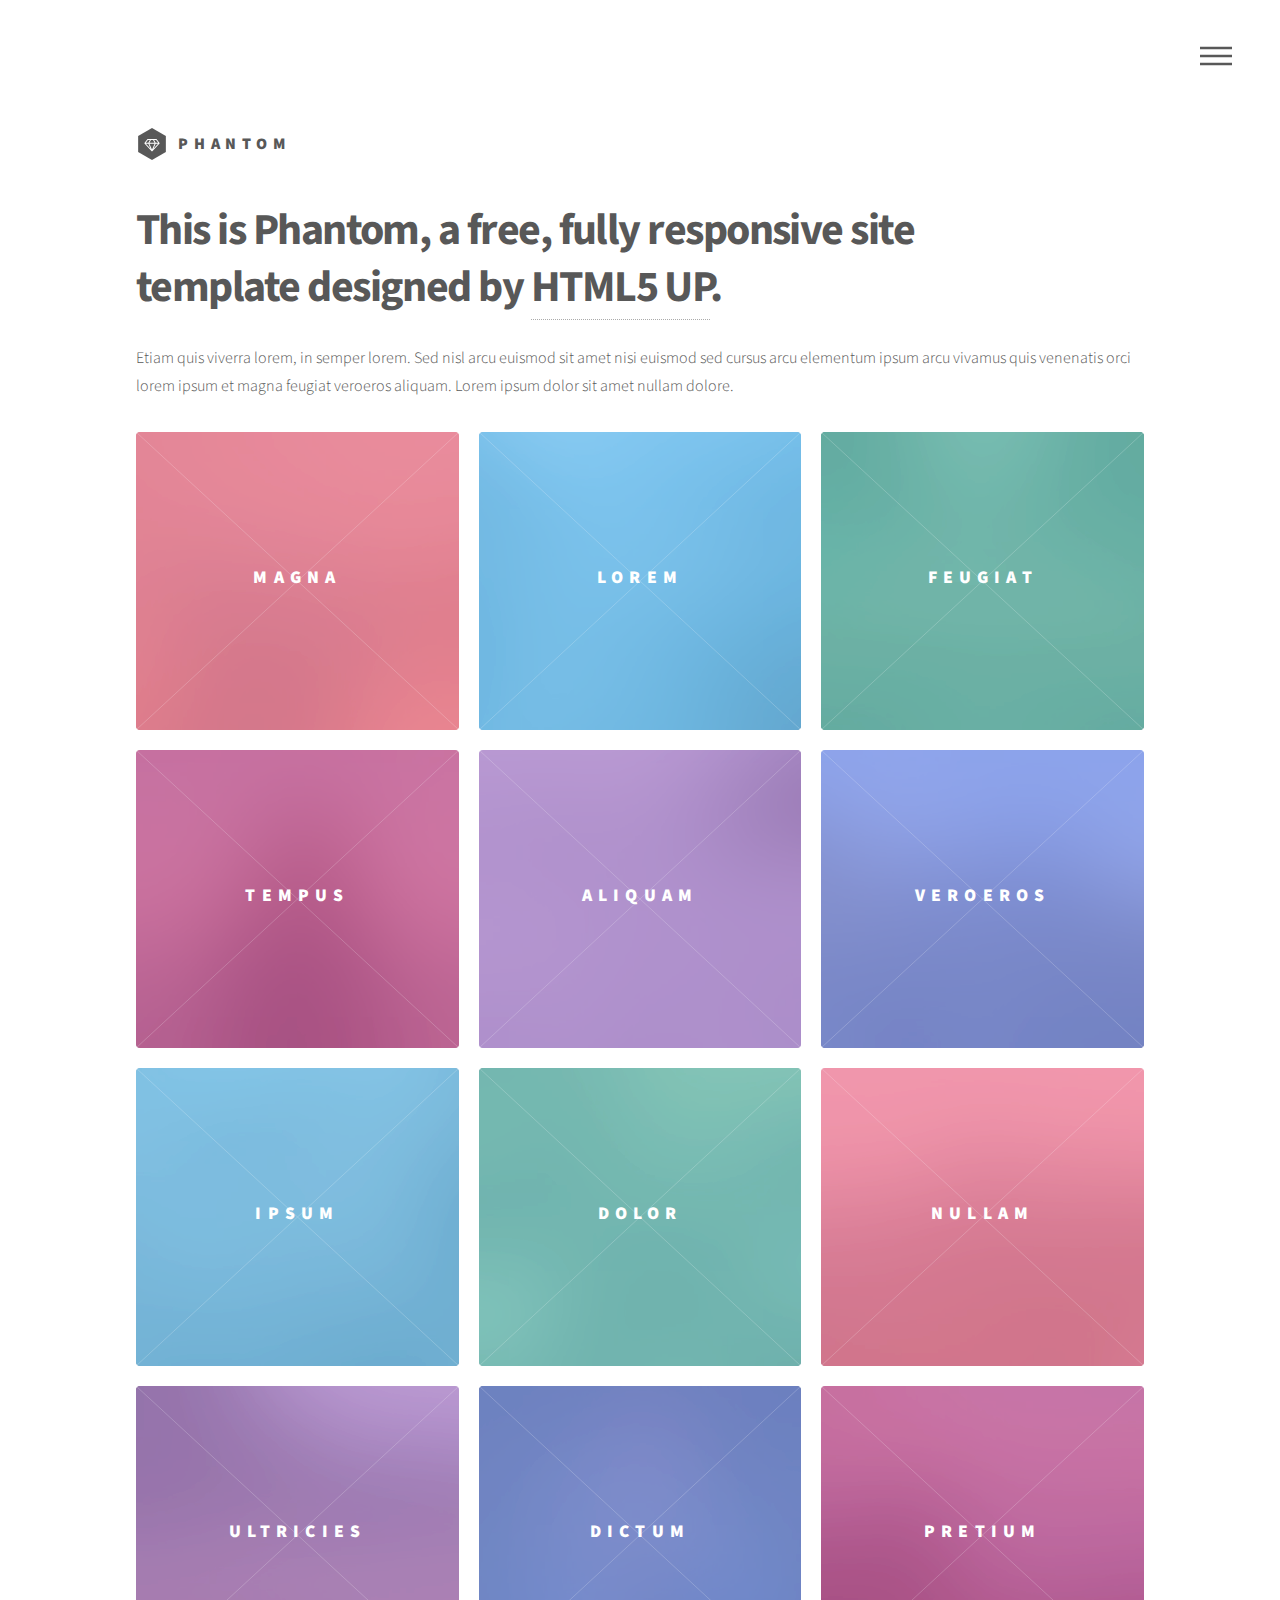
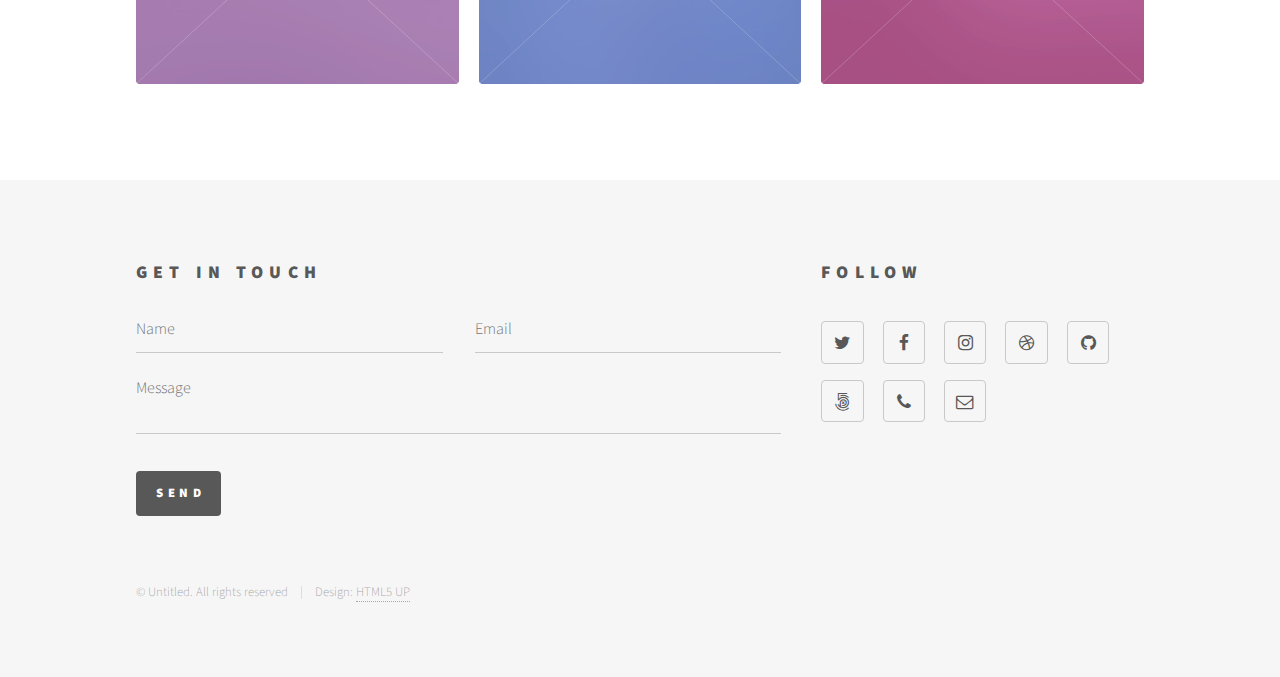
==== html_assets/index.html @ d6e56ff1 "add django" ====
<!DOCTYPE HTML>
<!--
	Phantom by HTML5 UP
	html5up.net | @ajlkn
	Free for personal and commercial use under the CCA 3.0 license (html5up.net/license)
-->
<html>
	<head>
		<title>Phantom by HTML5 UP</title>
		<meta charset="utf-8" />
		<meta name="viewport" content="width=device-width, initial-scale=1" />
		<!--[if lte IE 8]><script src="assets/js/ie/html5shiv.js"></script><![endif]-->
		<link rel="stylesheet" href="assets/css/main.css" />
		<!--[if lte IE 9]><link rel="stylesheet" href="assets/css/ie9.css" /><![endif]-->
		<!--[if lte IE 8]><link rel="stylesheet" href="assets/css/ie8.css" /><![endif]-->
	</head>
	<body>
		<!-- Wrapper -->
			<div id="wrapper">

				<!-- Header -->
					<header id="header">
						<div class="inner">

							<!-- Logo -->
								<a href="index.html" class="logo">
									<span class="symbol"><img src="images/logo.svg" alt="" /></span><span class="title">Phantom</span>
								</a>

							<!-- Nav -->
								<nav>
									<ul>
										<li><a href="#menu">Menu</a></li>
									</ul>
								</nav>

						</div>
					</header>

				<!-- Menu -->
					<nav id="menu">
						<h2>Menu</h2>
						<ul>
							<li><a href="index.html">Home</a></li>
							<li><a href="generic.html">Ipsum veroeros</a></li>
							<li><a href="generic.html">Tempus etiam</a></li>
							<li><a href="generic.html">Consequat dolor</a></li>
							<li><a href="elements.html">Elements</a></li>
						</ul>
					</nav>

				<!-- Main -->
					<div id="main">
						<div class="inner">
							<header>
								<h1>This is Phantom, a free, fully responsive site<br />
								template designed by <a href="http://html5up.net">HTML5 UP</a>.</h1>
								<p>Etiam quis viverra lorem, in semper lorem. Sed nisl arcu euismod sit amet nisi euismod sed cursus arcu elementum ipsum arcu vivamus quis venenatis orci lorem ipsum et magna feugiat veroeros aliquam. Lorem ipsum dolor sit amet nullam dolore.</p>
							</header>
							<section class="tiles">
								<article class="style1">
									<span class="image">
										<img src="images/pic01.jpg" alt="" />
									</span>
									<a href="generic.html">
										<h2>Magna</h2>
										<div class="content">
											<p>Sed nisl arcu euismod sit amet nisi lorem etiam dolor veroeros et feugiat.</p>
										</div>
									</a>
								</article>
								<article class="style2">
									<span class="image">
										<img src="images/pic02.jpg" alt="" />
									</span>
									<a href="generic.html">
										<h2>Lorem</h2>
										<div class="content">
											<p>Sed nisl arcu euismod sit amet nisi lorem etiam dolor veroeros et feugiat.</p>
										</div>
									</a>
								</article>
								<article class="style3">
									<span class="image">
										<img src="images/pic03.jpg" alt="" />
									</span>
									<a href="generic.html">
										<h2>Feugiat</h2>
										<div class="content">
											<p>Sed nisl arcu euismod sit amet nisi lorem etiam dolor veroeros et feugiat.</p>
										</div>
									</a>
								</article>
								<article class="style4">
									<span class="image">
										<img src="images/pic04.jpg" alt="" />
									</span>
									<a href="generic.html">
										<h2>Tempus</h2>
										<div class="content">
											<p>Sed nisl arcu euismod sit amet nisi lorem etiam dolor veroeros et feugiat.</p>
										</div>
									</a>
								</article>
								<article class="style5">
									<span class="image">
										<img src="images/pic05.jpg" alt="" />
									</span>
									<a href="generic.html">
										<h2>Aliquam</h2>
										<div class="content">
											<p>Sed nisl arcu euismod sit amet nisi lorem etiam dolor veroeros et feugiat.</p>
										</div>
									</a>
								</article>
								<article class="style6">
									<span class="image">
										<img src="images/pic06.jpg" alt="" />
									</span>
									<a href="generic.html">
										<h2>Veroeros</h2>
										<div class="content">
											<p>Sed nisl arcu euismod sit amet nisi lorem etiam dolor veroeros et feugiat.</p>
										</div>
									</a>
								</article>
								<article class="style2">
									<span class="image">
										<img src="images/pic07.jpg" alt="" />
									</span>
									<a href="generic.html">
										<h2>Ipsum</h2>
										<div class="content">
											<p>Sed nisl arcu euismod sit amet nisi lorem etiam dolor veroeros et feugiat.</p>
										</div>
									</a>
								</article>
								<article class="style3">
									<span class="image">
										<img src="images/pic08.jpg" alt="" />
									</span>
									<a href="generic.html">
										<h2>Dolor</h2>
										<div class="content">
											<p>Sed nisl arcu euismod sit amet nisi lorem etiam dolor veroeros et feugiat.</p>
										</div>
									</a>
								</article>
								<article class="style1">
									<span class="image">
										<img src="images/pic09.jpg" alt="" />
									</span>
									<a href="generic.html">
										<h2>Nullam</h2>
										<div class="content">
											<p>Sed nisl arcu euismod sit amet nisi lorem etiam dolor veroeros et feugiat.</p>
										</div>
									</a>
								</article>
								<article class="style5">
									<span class="image">
										<img src="images/pic10.jpg" alt="" />
									</span>
									<a href="generic.html">
										<h2>Ultricies</h2>
										<div class="content">
											<p>Sed nisl arcu euismod sit amet nisi lorem etiam dolor veroeros et feugiat.</p>
										</div>
									</a>
								</article>
								<article class="style6">
									<span class="image">
										<img src="images/pic11.jpg" alt="" />
									</span>
									<a href="generic.html">
										<h2>Dictum</h2>
										<div class="content">
											<p>Sed nisl arcu euismod sit amet nisi lorem etiam dolor veroeros et feugiat.</p>
										</div>
									</a>
								</article>
								<article class="style4">
									<span class="image">
										<img src="images/pic12.jpg" alt="" />
									</span>
									<a href="generic.html">
										<h2>Pretium</h2>
										<div class="content">
											<p>Sed nisl arcu euismod sit amet nisi lorem etiam dolor veroeros et feugiat.</p>
										</div>
									</a>
								</article>
							</section>
						</div>
					</div>

				<!-- Footer -->
					<footer id="footer">
						<div class="inner">
							<section>
								<h2>Get in touch</h2>
								<form method="post" action="#">
									<div class="field half first">
										<input type="text" name="name" id="name" placeholder="Name" />
									</div>
									<div class="field half">
										<input type="email" name="email" id="email" placeholder="Email" />
									</div>
									<div class="field">
										<textarea name="message" id="message" placeholder="Message"></textarea>
									</div>
									<ul class="actions">
										<li><input type="submit" value="Send" class="special" /></li>
									</ul>
								</form>
							</section>
							<section>
								<h2>Follow</h2>
								<ul class="icons">
									<li><a href="#" class="icon style2 fa-twitter"><span class="label">Twitter</span></a></li>
									<li><a href="#" class="icon style2 fa-facebook"><span class="label">Facebook</span></a></li>
									<li><a href="#" class="icon style2 fa-instagram"><span class="label">Instagram</span></a></li>
									<li><a href="#" class="icon style2 fa-dribbble"><span class="label">Dribbble</span></a></li>
									<li><a href="#" class="icon style2 fa-github"><span class="label">GitHub</span></a></li>
									<li><a href="#" class="icon style2 fa-500px"><span class="label">500px</span></a></li>
									<li><a href="#" class="icon style2 fa-phone"><span class="label">Phone</span></a></li>
									<li><a href="#" class="icon style2 fa-envelope-o"><span class="label">Email</span></a></li>
								</ul>
							</section>
							<ul class="copyright">
								<li>&copy; Untitled. All rights reserved</li><li>Design: <a href="http://html5up.net">HTML5 UP</a></li>
							</ul>
						</div>
					</footer>

			</div>

		<!-- Scripts -->
			<script src="assets/js/jquery.min.js"></script>
			<script src="assets/js/skel.min.js"></script>
			<script src="assets/js/util.js"></script>
			<!--[if lte IE 8]><script src="assets/js/ie/respond.min.js"></script><![endif]-->
			<script src="assets/js/main.js"></script>

	</body>
</html>
---- html_assets/assets/css/main.css ----
@import url(font-awesome.min.css);
@import url("https://fonts.googleapis.com/css?family=Source+Sans+Pro:300,700,900");

/*
	Phantom by HTML5 UP
	html5up.net | @ajlkn
	Free for personal and commercial use under the CCA 3.0 license (html5up.net/license)
*/

/* Reset */

	html, body, div, span, applet, object, iframe, h1, h2, h3, h4, h5, h6, p, blockquote, pre, a, abbr, acronym, address, big, cite, code, del, dfn, em, img, ins, kbd, q, s, samp, small, strike, strong, sub, sup, tt, var, b, u, i, center, dl, dt, dd, ol, ul, li, fieldset, form, label, legend, table, caption, tbody, tfoot, thead, tr, th, td, article, aside, canvas, details, embed, figure, figcaption, footer, header, hgroup, menu, nav, output, ruby, section, summary, time, mark, audio, video {
		margin: 0;
		padding: 0;
		border: 0;
		font-size: 100%;
		font: inherit;
		vertical-align: baseline;
	}

	article, aside, details, figcaption, figure, footer, header, hgroup, menu, nav, section {
		display: block;
	}

	body {
		line-height: 1;
	}

	ol, ul {
		list-style: none;
	}

	blockquote, q {
		quotes: none;
	}

	blockquote:before, blockquote:after, q:before, q:after {
		content: '';
		content: none;
	}

	table {
		border-collapse: collapse;
		border-spacing: 0;
	}

	body {
		-webkit-text-size-adjust: none;
	}

/* Box Model */

	*, *:before, *:after {
		-moz-box-sizing: border-box;
		-webkit-box-sizing: border-box;
		box-sizing: border-box;
	}

/* Grid */

	.row {
		border-bottom: solid 1px transparent;
		-moz-box-sizing: border-box;
		-webkit-box-sizing: border-box;
		box-sizing: border-box;
	}

	.row > * {
		float: left;
		-moz-box-sizing: border-box;
		-webkit-box-sizing: border-box;
		box-sizing: border-box;
	}

	.row:after, .row:before {
		content: '';
		display: block;
		clear: both;
		height: 0;
	}

	.row.uniform > * > :first-child {
		margin-top: 0;
	}

	.row.uniform > * > :last-child {
		margin-bottom: 0;
	}

	.row.\30 \25 > * {
		padding: 0 0 0 0em;
	}

	.row.\30 \25 {
		margin: 0 0 -1px 0em;
	}

	.row.uniform.\30 \25 > * {
		padding: 0em 0 0 0em;
	}

	.row.uniform.\30 \25 {
		margin: 0em 0 -1px 0em;
	}

	.row > * {
		padding: 0 0 0 2em;
	}

	.row {
		margin: 0 0 -1px -2em;
	}

	.row.uniform > * {
		padding: 2em 0 0 2em;
	}

	.row.uniform {
		margin: -2em 0 -1px -2em;
	}

	.row.\32 00\25 > * {
		padding: 0 0 0 4em;
	}

	.row.\32 00\25 {
		margin: 0 0 -1px -4em;
	}

	.row.uniform.\32 00\25 > * {
		padding: 4em 0 0 4em;
	}

	.row.uniform.\32 00\25 {
		margin: -4em 0 -1px -4em;
	}

	.row.\31 50\25 > * {
		padding: 0 0 0 3em;
	}

	.row.\31 50\25 {
		margin: 0 0 -1px -3em;
	}

	.row.uniform.\31 50\25 > * {
		padding: 3em 0 0 3em;
	}

	.row.uniform.\31 50\25 {
		margin: -3em 0 -1px -3em;
	}

	.row.\35 0\25 > * {
		padding: 0 0 0 1em;
	}

	.row.\35 0\25 {
		margin: 0 0 -1px -1em;
	}

	.row.uniform.\35 0\25 > * {
		padding: 1em 0 0 1em;
	}

	.row.uniform.\35 0\25 {
		margin: -1em 0 -1px -1em;
	}

	.row.\32 5\25 > * {
		padding: 0 0 0 0.5em;
	}

	.row.\32 5\25 {
		margin: 0 0 -1px -0.5em;
	}

	.row.uniform.\32 5\25 > * {
		padding: 0.5em 0 0 0.5em;
	}

	.row.uniform.\32 5\25 {
		margin: -0.5em 0 -1px -0.5em;
	}

	.\31 2u, .\31 2u\24 {
		width: 100%;
		clear: none;
		margin-left: 0;
	}

	.\31 1u, .\31 1u\24 {
		width: 91.6666666667%;
		clear: none;
		margin-left: 0;
	}

	.\31 0u, .\31 0u\24 {
		width: 83.3333333333%;
		clear: none;
		margin-left: 0;
	}

	.\39 u, .\39 u\24 {
		width: 75%;
		clear: none;
		margin-left: 0;
	}

	.\38 u, .\38 u\24 {
		width: 66.6666666667%;
		clear: none;
		margin-left: 0;
	}

	.\37 u, .\37 u\24 {
		width: 58.3333333333%;
		clear: none;
		margin-left: 0;
	}

	.\36 u, .\36 u\24 {
		width: 50%;
		clear: none;
		margin-left: 0;
	}

	.\35 u, .\35 u\24 {
		width: 41.6666666667%;
		clear: none;
		margin-left: 0;
	}

	.\34 u, .\34 u\24 {
		width: 33.3333333333%;
		clear: none;
		margin-left: 0;
	}

	.\33 u, .\33 u\24 {
		width: 25%;
		clear: none;
		margin-left: 0;
	}

	.\32 u, .\32 u\24 {
		width: 16.6666666667%;
		clear: none;
		margin-left: 0;
	}

	.\31 u, .\31 u\24 {
		width: 8.3333333333%;
		clear: none;
		margin-left: 0;
	}

	.\31 2u\24 + *,
	.\31 1u\24 + *,
	.\31 0u\24 + *,
	.\39 u\24 + *,
	.\38 u\24 + *,
	.\37 u\24 + *,
	.\36 u\24 + *,
	.\35 u\24 + *,
	.\34 u\24 + *,
	.\33 u\24 + *,
	.\32 u\24 + *,
	.\31 u\24 + * {
		clear: left;
	}

	.\-11u {
		margin-left: 91.66667%;
	}

	.\-10u {
		margin-left: 83.33333%;
	}

	.\-9u {
		margin-left: 75%;
	}

	.\-8u {
		margin-left: 66.66667%;
	}

	.\-7u {
		margin-left: 58.33333%;
	}

	.\-6u {
		margin-left: 50%;
	}

	.\-5u {
		margin-left: 41.66667%;
	}

	.\-4u {
		margin-left: 33.33333%;
	}

	.\-3u {
		margin-left: 25%;
	}

	.\-2u {
		margin-left: 16.66667%;
	}

	.\-1u {
		margin-left: 8.33333%;
	}

	@media screen and (max-width: 1680px) {

		.row > * {
			padding: 0 0 0 2em;
		}

		.row {
			margin: 0 0 -1px -2em;
		}

		.row.uniform > * {
			padding: 2em 0 0 2em;
		}

		.row.uniform {
			margin: -2em 0 -1px -2em;
		}

		.row.\32 00\25 > * {
			padding: 0 0 0 4em;
		}

		.row.\32 00\25 {
			margin: 0 0 -1px -4em;
		}

		.row.uniform.\32 00\25 > * {
			padding: 4em 0 0 4em;
		}

		.row.uniform.\32 00\25 {
			margin: -4em 0 -1px -4em;
		}

		.row.\31 50\25 > * {
			padding: 0 0 0 3em;
		}

		.row.\31 50\25 {
			margin: 0 0 -1px -3em;
		}

		.row.uniform.\31 50\25 > * {
			padding: 3em 0 0 3em;
		}

		.row.uniform.\31 50\25 {
			margin: -3em 0 -1px -3em;
		}

		.row.\35 0\25 > * {
			padding: 0 0 0 1em;
		}

		.row.\35 0\25 {
			margin: 0 0 -1px -1em;
		}

		.row.uniform.\35 0\25 > * {
			padding: 1em 0 0 1em;
		}

		.row.uniform.\35 0\25 {
			margin: -1em 0 -1px -1em;
		}

		.row.\32 5\25 > * {
			padding: 0 0 0 0.5em;
		}

		.row.\32 5\25 {
			margin: 0 0 -1px -0.5em;
		}

		.row.uniform.\32 5\25 > * {
			padding: 0.5em 0 0 0.5em;
		}

		.row.uniform.\32 5\25 {
			margin: -0.5em 0 -1px -0.5em;
		}

		.\31 2u\28xlarge\29, .\31 2u\24\28xlarge\29 {
			width: 100%;
			clear: none;
			margin-left: 0;
		}

		.\31 1u\28xlarge\29, .\31 1u\24\28xlarge\29 {
			width: 91.6666666667%;
			clear: none;
			margin-left: 0;
		}

		.\31 0u\28xlarge\29, .\31 0u\24\28xlarge\29 {
			width: 83.3333333333%;
			clear: none;
			margin-left: 0;
		}

		.\39 u\28xlarge\29, .\39 u\24\28xlarge\29 {
			width: 75%;
			clear: none;
			margin-left: 0;
		}

		.\38 u\28xlarge\29, .\38 u\24\28xlarge\29 {
			width: 66.6666666667%;
			clear: none;
			margin-left: 0;
		}

		.\37 u\28xlarge\29, .\37 u\24\28xlarge\29 {
			width: 58.3333333333%;
			clear: none;
			margin-left: 0;
		}

		.\36 u\28xlarge\29, .\36 u\24\28xlarge\29 {
			width: 50%;
			clear: none;
			margin-left: 0;
		}

		.\35 u\28xlarge\29, .\35 u\24\28xlarge\29 {
			width: 41.6666666667%;
			clear: none;
			margin-left: 0;
		}

		.\34 u\28xlarge\29, .\34 u\24\28xlarge\29 {
			width: 33.3333333333%;
			clear: none;
			margin-left: 0;
		}

		.\33 u\28xlarge\29, .\33 u\24\28xlarge\29 {
			width: 25%;
			clear: none;
			margin-left: 0;
		}

		.\32 u\28xlarge\29, .\32 u\24\28xlarge\29 {
			width: 16.6666666667%;
			clear: none;
			margin-left: 0;
		}

		.\31 u\28xlarge\29, .\31 u\24\28xlarge\29 {
			width: 8.3333333333%;
			clear: none;
			margin-left: 0;
		}

		.\31 2u\24\28xlarge\29 + *,
		.\31 1u\24\28xlarge\29 + *,
		.\31 0u\24\28xlarge\29 + *,
		.\39 u\24\28xlarge\29 + *,
		.\38 u\24\28xlarge\29 + *,
		.\37 u\24\28xlarge\29 + *,
		.\36 u\24\28xlarge\29 + *,
		.\35 u\24\28xlarge\29 + *,
		.\34 u\24\28xlarge\29 + *,
		.\33 u\24\28xlarge\29 + *,
		.\32 u\24\28xlarge\29 + *,
		.\31 u\24\28xlarge\29 + * {
			clear: left;
		}

		.\-11u\28xlarge\29 {
			margin-left: 91.66667%;
		}

		.\-10u\28xlarge\29 {
			margin-left: 83.33333%;
		}

		.\-9u\28xlarge\29 {
			margin-left: 75%;
		}

		.\-8u\28xlarge\29 {
			margin-left: 66.66667%;
		}

		.\-7u\28xlarge\29 {
			margin-left: 58.33333%;
		}

		.\-6u\28xlarge\29 {
			margin-left: 50%;
		}

		.\-5u\28xlarge\29 {
			margin-left: 41.66667%;
		}

		.\-4u\28xlarge\29 {
			margin-left: 33.33333%;
		}

		.\-3u\28xlarge\29 {
			margin-left: 25%;
		}

		.\-2u\28xlarge\29 {
			margin-left: 16.66667%;
		}

		.\-1u\28xlarge\29 {
			margin-left: 8.33333%;
		}

	}

	@media screen and (max-width: 1280px) {

		.row > * {
			padding: 0 0 0 2em;
		}

		.row {
			margin: 0 0 -1px -2em;
		}

		.row.uniform > * {
			padding: 2em 0 0 2em;
		}

		.row.uniform {
			margin: -2em 0 -1px -2em;
		}

		.row.\32 00\25 > * {
			padding: 0 0 0 4em;
		}

		.row.\32 00\25 {
			margin: 0 0 -1px -4em;
		}

		.row.uniform.\32 00\25 > * {
			padding: 4em 0 0 4em;
		}

		.row.uniform.\32 00\25 {
			margin: -4em 0 -1px -4em;
		}

		.row.\31 50\25 > * {
			padding: 0 0 0 3em;
		}

		.row.\31 50\25 {
			margin: 0 0 -1px -3em;
		}

		.row.uniform.\31 50\25 > * {
			padding: 3em 0 0 3em;
		}

		.row.uniform.\31 50\25 {
			margin: -3em 0 -1px -3em;
		}

		.row.\35 0\25 > * {
			padding: 0 0 0 1em;
		}

		.row.\35 0\25 {
			margin: 0 0 -1px -1em;
		}

		.row.uniform.\35 0\25 > * {
			padding: 1em 0 0 1em;
		}

		.row.uniform.\35 0\25 {
			margin: -1em 0 -1px -1em;
		}

		.row.\32 5\25 > * {
			padding: 0 0 0 0.5em;
		}

		.row.\32 5\25 {
			margin: 0 0 -1px -0.5em;
		}

		.row.uniform.\32 5\25 > * {
			padding: 0.5em 0 0 0.5em;
		}

		.row.uniform.\32 5\25 {
			margin: -0.5em 0 -1px -0.5em;
		}

		.\31 2u\28large\29, .\31 2u\24\28large\29 {
			width: 100%;
			clear: none;
			margin-left: 0;
		}

		.\31 1u\28large\29, .\31 1u\24\28large\29 {
			width: 91.6666666667%;
			clear: none;
			margin-left: 0;
		}

		.\31 0u\28large\29, .\31 0u\24\28large\29 {
			width: 83.3333333333%;
			clear: none;
			margin-left: 0;
		}

		.\39 u\28large\29, .\39 u\24\28large\29 {
			width: 75%;
			clear: none;
			margin-left: 0;
		}

		.\38 u\28large\29, .\38 u\24\28large\29 {
			width: 66.6666666667%;
			clear: none;
			margin-left: 0;
		}

		.\37 u\28large\29, .\37 u\24\28large\29 {
			width: 58.3333333333%;
			clear: none;
			margin-left: 0;
		}

		.\36 u\28large\29, .\36 u\24\28large\29 {
			width: 50%;
			clear: none;
			margin-left: 0;
		}

		.\35 u\28large\29, .\35 u\24\28large\29 {
			width: 41.6666666667%;
			clear: none;
			margin-left: 0;
		}

		.\34 u\28large\29, .\34 u\24\28large\29 {
			width: 33.3333333333%;
			clear: none;
			margin-left: 0;
		}

		.\33 u\28large\29, .\33 u\24\28large\29 {
			width: 25%;
			clear: none;
			margin-left: 0;
		}

		.\32 u\28large\29, .\32 u\24\28large\29 {
			width: 16.6666666667%;
			clear: none;
			margin-left: 0;
		}

		.\31 u\28large\29, .\31 u\24\28large\29 {
			width: 8.3333333333%;
			clear: none;
			margin-left: 0;
		}

		.\31 2u\24\28large\29 + *,
		.\31 1u\24\28large\29 + *,
		.\31 0u\24\28large\29 + *,
		.\39 u\24\28large\29 + *,
		.\38 u\24\28large\29 + *,
		.\37 u\24\28large\29 + *,
		.\36 u\24\28large\29 + *,
		.\35 u\24\28large\29 + *,
		.\34 u\24\28large\29 + *,
		.\33 u\24\28large\29 + *,
		.\32 u\24\28large\29 + *,
		.\31 u\24\28large\29 + * {
			clear: left;
		}

		.\-11u\28large\29 {
			margin-left: 91.66667%;
		}

		.\-10u\28large\29 {
			margin-left: 83.33333%;
		}

		.\-9u\28large\29 {
			margin-left: 75%;
		}

		.\-8u\28large\29 {
			margin-left: 66.66667%;
		}

		.\-7u\28large\29 {
			margin-left: 58.33333%;
		}

		.\-6u\28large\29 {
			margin-left: 50%;
		}

		.\-5u\28large\29 {
			margin-left: 41.66667%;
		}

		.\-4u\28large\29 {
			margin-left: 33.33333%;
		}

		.\-3u\28large\29 {
			margin-left: 25%;
		}

		.\-2u\28large\29 {
			margin-left: 16.66667%;
		}

		.\-1u\28large\29 {
			margin-left: 8.33333%;
		}

	}

	@media screen and (max-width: 980px) {

		.row > * {
			padding: 0 0 0 1.5em;
		}

		.row {
			margin: 0 0 -1px -1.5em;
		}

		.row.uniform > * {
			padding: 1.5em 0 0 1.5em;
		}

		.row.uniform {
			margin: -1.5em 0 -1px -1.5em;
		}

		.row.\32 00\25 > * {
			padding: 0 0 0 3em;
		}

		.row.\32 00\25 {
			margin: 0 0 -1px -3em;
		}

		.row.uniform.\32 00\25 > * {
			padding: 3em 0 0 3em;
		}

		.row.uniform.\32 00\25 {
			margin: -3em 0 -1px -3em;
		}

		.row.\31 50\25 > * {
			padding: 0 0 0 2.25em;
		}

		.row.\31 50\25 {
			margin: 0 0 -1px -2.25em;
		}

		.row.uniform.\31 50\25 > * {
			padding: 2.25em 0 0 2.25em;
		}

		.row.uniform.\31 50\25 {
			margin: -2.25em 0 -1px -2.25em;
		}

		.row.\35 0\25 > * {
			padding: 0 0 0 0.75em;
		}

		.row.\35 0\25 {
			margin: 0 0 -1px -0.75em;
		}

		.row.uniform.\35 0\25 > * {
			padding: 0.75em 0 0 0.75em;
		}

		.row.uniform.\35 0\25 {
			margin: -0.75em 0 -1px -0.75em;
		}

		.row.\32 5\25 > * {
			padding: 0 0 0 0.375em;
		}

		.row.\32 5\25 {
			margin: 0 0 -1px -0.375em;
		}

		.row.uniform.\32 5\25 > * {
			padding: 0.375em 0 0 0.375em;
		}

		.row.uniform.\32 5\25 {
			margin: -0.375em 0 -1px -0.375em;
		}

		.\31 2u\28medium\29, .\31 2u\24\28medium\29 {
			width: 100%;
			clear: none;
			margin-left: 0;
		}

		.\31 1u\28medium\29, .\31 1u\24\28medium\29 {
			width: 91.6666666667%;
			clear: none;
			margin-left: 0;
		}

		.\31 0u\28medium\29, .\31 0u\24\28medium\29 {
			width: 83.3333333333%;
			clear: none;
			margin-left: 0;
		}

		.\39 u\28medium\29, .\39 u\24\28medium\29 {
			width: 75%;
			clear: none;
			margin-left: 0;
		}

		.\38 u\28medium\29, .\38 u\24\28medium\29 {
			width: 66.6666666667%;
			clear: none;
			margin-left: 0;
		}

		.\37 u\28medium\29, .\37 u\24\28medium\29 {
			width: 58.3333333333%;
			clear: none;
			margin-left: 0;
		}

		.\36 u\28medium\29, .\36 u\24\28medium\29 {
			width: 50%;
			clear: none;
			margin-left: 0;
		}

		.\35 u\28medium\29, .\35 u\24\28medium\29 {
			width: 41.6666666667%;
			clear: none;
			margin-left: 0;
		}

		.\34 u\28medium\29, .\34 u\24\28medium\29 {
			width: 33.3333333333%;
			clear: none;
			margin-left: 0;
		}

		.\33 u\28medium\29, .\33 u\24\28medium\29 {
			width: 25%;
			clear: none;
			margin-left: 0;
		}

		.\32 u\28medium\29, .\32 u\24\28medium\29 {
			width: 16.6666666667%;
			clear: none;
			margin-left: 0;
		}

		.\31 u\28medium\29, .\31 u\24\28medium\29 {
			width: 8.3333333333%;
			clear: none;
			margin-left: 0;
		}

		.\31 2u\24\28medium\29 + *,
		.\31 1u\24\28medium\29 + *,
		.\31 0u\24\28medium\29 + *,
		.\39 u\24\28medium\29 + *,
		.\38 u\24\28medium\29 + *,
		.\37 u\24\28medium\29 + *,
		.\36 u\24\28medium\29 + *,
		.\35 u\24\28medium\29 + *,
		.\34 u\24\28medium\29 + *,
		.\33 u\24\28medium\29 + *,
		.\32 u\24\28medium\29 + *,
		.\31 u\24\28medium\29 + * {
			clear: left;
		}

		.\-11u\28medium\29 {
			margin-left: 91.66667%;
		}

		.\-10u\28medium\29 {
			margin-left: 83.33333%;
		}

		.\-9u\28medium\29 {
			margin-left: 75%;
		}

		.\-8u\28medium\29 {
			margin-left: 66.66667%;
		}

		.\-7u\28medium\29 {
			margin-left: 58.33333%;
		}

		.\-6u\28medium\29 {
			margin-left: 50%;
		}

		.\-5u\28medium\29 {
			margin-left: 41.66667%;
		}

		.\-4u\28medium\29 {
			margin-left: 33.33333%;
		}

		.\-3u\28medium\29 {
			margin-left: 25%;
		}

		.\-2u\28medium\29 {
			margin-left: 16.66667%;
		}

		.\-1u\28medium\29 {
			margin-left: 8.33333%;
		}

	}

	@media screen and (max-width: 736px) {

		.row > * {
			padding: 0 0 0 1em;
		}

		.row {
			margin: 0 0 -1px -1em;
		}

		.row.uniform > * {
			padding: 1em 0 0 1em;
		}

		.row.uniform {
			margin: -1em 0 -1px -1em;
		}

		.row.\32 00\25 > * {
			padding: 0 0 0 2em;
		}

		.row.\32 00\25 {
			margin: 0 0 -1px -2em;
		}

		.row.uniform.\32 00\25 > * {
			padding: 2em 0 0 2em;
		}

		.row.uniform.\32 00\25 {
			margin: -2em 0 -1px -2em;
		}

		.row.\31 50\25 > * {
			padding: 0 0 0 1.5em;
		}

		.row.\31 50\25 {
			margin: 0 0 -1px -1.5em;
		}

		.row.uniform.\31 50\25 > * {
			padding: 1.5em 0 0 1.5em;
		}

		.row.uniform.\31 50\25 {
			margin: -1.5em 0 -1px -1.5em;
		}

		.row.\35 0\25 > * {
			padding: 0 0 0 0.5em;
		}

		.row.\35 0\25 {
			margin: 0 0 -1px -0.5em;
		}

		.row.uniform.\35 0\25 > * {
			padding: 0.5em 0 0 0.5em;
		}

		.row.uniform.\35 0\25 {
			margin: -0.5em 0 -1px -0.5em;
		}

		.row.\32 5\25 > * {
			padding: 0 0 0 0.25em;
		}

		.row.\32 5\25 {
			margin: 0 0 -1px -0.25em;
		}

		.row.uniform.\32 5\25 > * {
			padding: 0.25em 0 0 0.25em;
		}

		.row.uniform.\32 5\25 {
			margin: -0.25em 0 -1px -0.25em;
		}

		.\31 2u\28small\29, .\31 2u\24\28small\29 {
			width: 100%;
			clear: none;
			margin-left: 0;
		}

		.\31 1u\28small\29, .\31 1u\24\28small\29 {
			width: 91.6666666667%;
			clear: none;
			margin-left: 0;
		}

		.\31 0u\28small\29, .\31 0u\24\28small\29 {
			width: 83.3333333333%;
			clear: none;
			margin-left: 0;
		}

		.\39 u\28small\29, .\39 u\24\28small\29 {
			width: 75%;
			clear: none;
			margin-left: 0;
		}

		.\38 u\28small\29, .\38 u\24\28small\29 {
			width: 66.6666666667%;
			clear: none;
			margin-left: 0;
		}

		.\37 u\28small\29, .\37 u\24\28small\29 {
			width: 58.3333333333%;
			clear: none;
			margin-left: 0;
		}

		.\36 u\28small\29, .\36 u\24\28small\29 {
			width: 50%;
			clear: none;
			margin-left: 0;
		}

		.\35 u\28small\29, .\35 u\24\28small\29 {
			width: 41.6666666667%;
			clear: none;
			margin-left: 0;
		}

		.\34 u\28small\29, .\34 u\24\28small\29 {
			width: 33.3333333333%;
			clear: none;
			margin-left: 0;
		}

		.\33 u\28small\29, .\33 u\24\28small\29 {
			width: 25%;
			clear: none;
			margin-left: 0;
		}

		.\32 u\28small\29, .\32 u\24\28small\29 {
			width: 16.6666666667%;
			clear: none;
			margin-left: 0;
		}

		.\31 u\28small\29, .\31 u\24\28small\29 {
			width: 8.3333333333%;
			clear: none;
			margin-left: 0;
		}

		.\31 2u\24\28small\29 + *,
		.\31 1u\24\28small\29 + *,
		.\31 0u\24\28small\29 + *,
		.\39 u\24\28small\29 + *,
		.\38 u\24\28small\29 + *,
		.\37 u\24\28small\29 + *,
		.\36 u\24\28small\29 + *,
		.\35 u\24\28small\29 + *,
		.\34 u\24\28small\29 + *,
		.\33 u\24\28small\29 + *,
		.\32 u\24\28small\29 + *,
		.\31 u\24\28small\29 + * {
			clear: left;
		}

		.\-11u\28small\29 {
			margin-left: 91.66667%;
		}

		.\-10u\28small\29 {
			margin-left: 83.33333%;
		}

		.\-9u\28small\29 {
			margin-left: 75%;
		}

		.\-8u\28small\29 {
			margin-left: 66.66667%;
		}

		.\-7u\28small\29 {
			margin-left: 58.33333%;
		}

		.\-6u\28small\29 {
			margin-left: 50%;
		}

		.\-5u\28small\29 {
			margin-left: 41.66667%;
		}

		.\-4u\28small\29 {
			margin-left: 33.33333%;
		}

		.\-3u\28small\29 {
			margin-left: 25%;
		}

		.\-2u\28small\29 {
			margin-left: 16.66667%;
		}

		.\-1u\28small\29 {
			margin-left: 8.33333%;
		}

	}

	@media screen and (max-width: 480px) {

		.row > * {
			padding: 0 0 0 1em;
		}

		.row {
			margin: 0 0 -1px -1em;
		}

		.row.uniform > * {
			padding: 1em 0 0 1em;
		}

		.row.uniform {
			margin: -1em 0 -1px -1em;
		}

		.row.\32 00\25 > * {
			padding: 0 0 0 2em;
		}

		.row.\32 00\25 {
			margin: 0 0 -1px -2em;
		}

		.row.uniform.\32 00\25 > * {
			padding: 2em 0 0 2em;
		}

		.row.uniform.\32 00\25 {
			margin: -2em 0 -1px -2em;
		}

		.row.\31 50\25 > * {
			padding: 0 0 0 1.5em;
		}

		.row.\31 50\25 {
			margin: 0 0 -1px -1.5em;
		}

		.row.uniform.\31 50\25 > * {
			padding: 1.5em 0 0 1.5em;
		}

		.row.uniform.\31 50\25 {
			margin: -1.5em 0 -1px -1.5em;
		}

		.row.\35 0\25 > * {
			padding: 0 0 0 0.5em;
		}

		.row.\35 0\25 {
			margin: 0 0 -1px -0.5em;
		}

		.row.uniform.\35 0\25 > * {
			padding: 0.5em 0 0 0.5em;
		}

		.row.uniform.\35 0\25 {
			margin: -0.5em 0 -1px -0.5em;
		}

		.row.\32 5\25 > * {
			padding: 0 0 0 0.25em;
		}

		.row.\32 5\25 {
			margin: 0 0 -1px -0.25em;
		}

		.row.uniform.\32 5\25 > * {
			padding: 0.25em 0 0 0.25em;
		}

		.row.uniform.\32 5\25 {
			margin: -0.25em 0 -1px -0.25em;
		}

		.\31 2u\28xsmall\29, .\31 2u\24\28xsmall\29 {
			width: 100%;
			clear: none;
			margin-left: 0;
		}

		.\31 1u\28xsmall\29, .\31 1u\24\28xsmall\29 {
			width: 91.6666666667%;
			clear: none;
			margin-left: 0;
		}

		.\31 0u\28xsmall\29, .\31 0u\24\28xsmall\29 {
			width: 83.3333333333%;
			clear: none;
			margin-left: 0;
		}

		.\39 u\28xsmall\29, .\39 u\24\28xsmall\29 {
			width: 75%;
			clear: none;
			margin-left: 0;
		}

		.\38 u\28xsmall\29, .\38 u\24\28xsmall\29 {
			width: 66.6666666667%;
			clear: none;
			margin-left: 0;
		}

		.\37 u\28xsmall\29, .\37 u\24\28xsmall\29 {
			width: 58.3333333333%;
			clear: none;
			margin-left: 0;
		}

		.\36 u\28xsmall\29, .\36 u\24\28xsmall\29 {
			width: 50%;
			clear: none;
			margin-left: 0;
		}

		.\35 u\28xsmall\29, .\35 u\24\28xsmall\29 {
			width: 41.6666666667%;
			clear: none;
			margin-left: 0;
		}

		.\34 u\28xsmall\29, .\34 u\24\28xsmall\29 {
			width: 33.3333333333%;
			clear: none;
			margin-left: 0;
		}

		.\33 u\28xsmall\29, .\33 u\24\28xsmall\29 {
			width: 25%;
			clear: none;
			margin-left: 0;
		}

		.\32 u\28xsmall\29, .\32 u\24\28xsmall\29 {
			width: 16.6666666667%;
			clear: none;
			margin-left: 0;
		}

		.\31 u\28xsmall\29, .\31 u\24\28xsmall\29 {
			width: 8.3333333333%;
			clear: none;
			margin-left: 0;
		}

		.\31 2u\24\28xsmall\29 + *,
		.\31 1u\24\28xsmall\29 + *,
		.\31 0u\24\28xsmall\29 + *,
		.\39 u\24\28xsmall\29 + *,
		.\38 u\24\28xsmall\29 + *,
		.\37 u\24\28xsmall\29 + *,
		.\36 u\24\28xsmall\29 + *,
		.\35 u\24\28xsmall\29 + *,
		.\34 u\24\28xsmall\29 + *,
		.\33 u\24\28xsmall\29 + *,
		.\32 u\24\28xsmall\29 + *,
		.\31 u\24\28xsmall\29 + * {
			clear: left;
		}

		.\-11u\28xsmall\29 {
			margin-left: 91.66667%;
		}

		.\-10u\28xsmall\29 {
			margin-left: 83.33333%;
		}

		.\-9u\28xsmall\29 {
			margin-left: 75%;
		}

		.\-8u\28xsmall\29 {
			margin-left: 66.66667%;
		}

		.\-7u\28xsmall\29 {
			margin-left: 58.33333%;
		}

		.\-6u\28xsmall\29 {
			margin-left: 50%;
		}

		.\-5u\28xsmall\29 {
			margin-left: 41.66667%;
		}

		.\-4u\28xsmall\29 {
			margin-left: 33.33333%;
		}

		.\-3u\28xsmall\29 {
			margin-left: 25%;
		}

		.\-2u\28xsmall\29 {
			margin-left: 16.66667%;
		}

		.\-1u\28xsmall\29 {
			margin-left: 8.33333%;
		}

	}

	@media screen and (max-width: 360px) {

		.row > * {
			padding: 0 0 0 1em;
		}

		.row {
			margin: 0 0 -1px -1em;
		}

		.row.uniform > * {
			padding: 1em 0 0 1em;
		}

		.row.uniform {
			margin: -1em 0 -1px -1em;
		}

		.row.\32 00\25 > * {
			padding: 0 0 0 2em;
		}

		.row.\32 00\25 {
			margin: 0 0 -1px -2em;
		}

		.row.uniform.\32 00\25 > * {
			padding: 2em 0 0 2em;
		}

		.row.uniform.\32 00\25 {
			margin: -2em 0 -1px -2em;
		}

		.row.\31 50\25 > * {
			padding: 0 0 0 1.5em;
		}

		.row.\31 50\25 {
			margin: 0 0 -1px -1.5em;
		}

		.row.uniform.\31 50\25 > * {
			padding: 1.5em 0 0 1.5em;
		}

		.row.uniform.\31 50\25 {
			margin: -1.5em 0 -1px -1.5em;
		}

		.row.\35 0\25 > * {
			padding: 0 0 0 0.5em;
		}

		.row.\35 0\25 {
			margin: 0 0 -1px -0.5em;
		}

		.row.uniform.\35 0\25 > * {
			padding: 0.5em 0 0 0.5em;
		}

		.row.uniform.\35 0\25 {
			margin: -0.5em 0 -1px -0.5em;
		}

		.row.\32 5\25 > * {
			padding: 0 0 0 0.25em;
		}

		.row.\32 5\25 {
			margin: 0 0 -1px -0.25em;
		}

		.row.uniform.\32 5\25 > * {
			padding: 0.25em 0 0 0.25em;
		}

		.row.uniform.\32 5\25 {
			margin: -0.25em 0 -1px -0.25em;
		}

		.\31 2u\28xxsmall\29, .\31 2u\24\28xxsmall\29 {
			width: 100%;
			clear: none;
			margin-left: 0;
		}

		.\31 1u\28xxsmall\29, .\31 1u\24\28xxsmall\29 {
			width: 91.6666666667%;
			clear: none;
			margin-left: 0;
		}

		.\31 0u\28xxsmall\29, .\31 0u\24\28xxsmall\29 {
			width: 83.3333333333%;
			clear: none;
			margin-left: 0;
		}

		.\39 u\28xxsmall\29, .\39 u\24\28xxsmall\29 {
			width: 75%;
			clear: none;
			margin-left: 0;
		}

		.\38 u\28xxsmall\29, .\38 u\24\28xxsmall\29 {
			width: 66.6666666667%;
			clear: none;
			margin-left: 0;
		}

		.\37 u\28xxsmall\29, .\37 u\24\28xxsmall\29 {
			width: 58.3333333333%;
			clear: none;
			margin-left: 0;
		}

		.\36 u\28xxsmall\29, .\36 u\24\28xxsmall\29 {
			width: 50%;
			clear: none;
			margin-left: 0;
		}

		.\35 u\28xxsmall\29, .\35 u\24\28xxsmall\29 {
			width: 41.6666666667%;
			clear: none;
			margin-left: 0;
		}

		.\34 u\28xxsmall\29, .\34 u\24\28xxsmall\29 {
			width: 33.3333333333%;
			clear: none;
			margin-left: 0;
		}

		.\33 u\28xxsmall\29, .\33 u\24\28xxsmall\29 {
			width: 25%;
			clear: none;
			margin-left: 0;
		}

		.\32 u\28xxsmall\29, .\32 u\24\28xxsmall\29 {
			width: 16.6666666667%;
			clear: none;
			margin-left: 0;
		}

		.\31 u\28xxsmall\29, .\31 u\24\28xxsmall\29 {
			width: 8.3333333333%;
			clear: none;
			margin-left: 0;
		}

		.\31 2u\24\28xxsmall\29 + *,
		.\31 1u\24\28xxsmall\29 + *,
		.\31 0u\24\28xxsmall\29 + *,
		.\39 u\24\28xxsmall\29 + *,
		.\38 u\24\28xxsmall\29 + *,
		.\37 u\24\28xxsmall\29 + *,
		.\36 u\24\28xxsmall\29 + *,
		.\35 u\24\28xxsmall\29 + *,
		.\34 u\24\28xxsmall\29 + *,
		.\33 u\24\28xxsmall\29 + *,
		.\32 u\24\28xxsmall\29 + *,
		.\31 u\24\28xxsmall\29 + * {
			clear: left;
		}

		.\-11u\28xxsmall\29 {
			margin-left: 91.66667%;
		}

		.\-10u\28xxsmall\29 {
			margin-left: 83.33333%;
		}

		.\-9u\28xxsmall\29 {
			margin-left: 75%;
		}

		.\-8u\28xxsmall\29 {
			margin-left: 66.66667%;
		}

		.\-7u\28xxsmall\29 {
			margin-left: 58.33333%;
		}

		.\-6u\28xxsmall\29 {
			margin-left: 50%;
		}

		.\-5u\28xxsmall\29 {
			margin-left: 41.66667%;
		}

		.\-4u\28xxsmall\29 {
			margin-left: 33.33333%;
		}

		.\-3u\28xxsmall\29 {
			margin-left: 25%;
		}

		.\-2u\28xxsmall\29 {
			margin-left: 16.66667%;
		}

		.\-1u\28xxsmall\29 {
			margin-left: 8.33333%;
		}

	}

/* Basic */

	@-ms-viewport {
		width: device-width;
	}

	body {
		-ms-overflow-style: scrollbar;
	}

	@media screen and (max-width: 480px) {

		html, body {
			min-width: 320px;
		}

	}

	body {
		background: #ffffff;
	}

		body.is-loading *, body.is-loading *:before, body.is-loading *:after {
			-moz-animation: none !important;
			-webkit-animation: none !important;
			-ms-animation: none !important;
			animation: none !important;
			-moz-transition: none !important;
			-webkit-transition: none !important;
			-ms-transition: none !important;
			transition: none !important;
		}

/* Type */

	body, input, select, textarea {
		color: #585858;
		font-family: "Source Sans Pro", Helvetica, sans-serif;
		font-size: 16pt;
		font-weight: 300;
		line-height: 1.75;
	}

		@media screen and (max-width: 1680px) {

			body, input, select, textarea {
				font-size: 14pt;
			}

		}

		@media screen and (max-width: 1280px) {

			body, input, select, textarea {
				font-size: 12pt;
			}

		}

	a {
		-moz-transition: border-bottom-color 0.2s ease, color 0.2s ease;
		-webkit-transition: border-bottom-color 0.2s ease, color 0.2s ease;
		-ms-transition: border-bottom-color 0.2s ease, color 0.2s ease;
		transition: border-bottom-color 0.2s ease, color 0.2s ease;
		text-decoration: none;
		color: #585858;
		border-bottom: dotted 1px rgba(88, 88, 88, 0.5);
	}

		a:hover {
			border-bottom-color: transparent;
			color: #f2849e !important;
		}

	strong, b {
		font-weight: 900;
	}

	em, i {
		font-style: italic;
	}

	p {
		margin: 0 0 2em 0;
	}

	h1 {
		font-size: 2.75em;
		font-weight: 700;
		line-height: 1.3;
		margin: 0 0 1em 0;
		letter-spacing: -0.035em;
	}

		h1 a {
			color: inherit;
		}

		@media screen and (max-width: 736px) {

			h1 {
				font-size: 2em;
				margin: 0 0 1em 0;
			}

		}

		@media screen and (max-width: 360px) {

			h1 {
				font-size: 1.75em;
			}

		}

	h2, h3, h4, h5, h6 {
		font-weight: 900;
		line-height: 1.5;
		margin: 0 0 2em 0;
		text-transform: uppercase;
		letter-spacing: 0.35em;
	}

		h2 a, h3 a, h4 a, h5 a, h6 a {
			color: inherit;
		}

	h2 {
		font-size: 1.1em;
	}

	h3 {
		font-size: 1em;
	}

	h4 {
		font-size: 0.8em;
	}

	h5 {
		font-size: 0.8em;
	}

	h6 {
		font-size: 0.8em;
	}

	@media screen and (max-width: 980px) {

		h1 br, h2 br, h3 br, h4 br, h5 br, h6 br {
			display: none;
		}

	}

	@media screen and (max-width: 736px) {

		h2 {
			font-size: 1em;
		}

		h3 {
			font-size: 0.8em;
		}

	}

	sub {
		font-size: 0.8em;
		position: relative;
		top: 0.5em;
	}

	sup {
		font-size: 0.8em;
		position: relative;
		top: -0.5em;
	}

	blockquote {
		border-left: solid 4px #c9c9c9;
		font-style: italic;
		margin: 0 0 2em 0;
		padding: 0.5em 0 0.5em 2em;
	}

	code {
		background: rgba(144, 144, 144, 0.075);
		border-radius: 4px;
		border: solid 1px #c9c9c9;
		font-family: "Courier New", monospace;
		font-size: 0.9em;
		margin: 0 0.25em;
		padding: 0.25em 0.65em;
	}

	pre {
		-webkit-overflow-scrolling: touch;
		font-family: "Courier New", monospace;
		font-size: 0.9em;
		margin: 0 0 2em 0;
	}

		pre code {
			display: block;
			line-height: 1.75;
			padding: 1em 1.5em;
			overflow-x: auto;
		}

	hr {
		border: 0;
		border-bottom: solid 1px #c9c9c9;
		margin: 2em 0;
	}

		hr.major {
			margin: 3em 0;
		}

	.align-left {
		text-align: left;
	}

	.align-center {
		text-align: center;
	}

	.align-right {
		text-align: right;
	}

/* Section/Article */

	section.special, article.special {
		text-align: center;
	}

	header p {
		margin-top: -1em;
	}

	@media screen and (max-width: 736px) {

		header p {
			margin-top: 0;
		}

	}

/* Icon */

	.icon {
		text-decoration: none;
		border-bottom: none;
		position: relative;
	}

		.icon:before {
			-moz-osx-font-smoothing: grayscale;
			-webkit-font-smoothing: antialiased;
			font-family: FontAwesome;
			font-style: normal;
			font-weight: normal;
			text-transform: none !important;
		}

		.icon > .label {
			display: none;
		}

		.icon.style2 {
			-moz-transition: background-color 0.2s ease-in-out, color 0.2s ease-in-out, border-color 0.2s ease-in-out;
			-webkit-transition: background-color 0.2s ease-in-out, color 0.2s ease-in-out, border-color 0.2s ease-in-out;
			-ms-transition: background-color 0.2s ease-in-out, color 0.2s ease-in-out, border-color 0.2s ease-in-out;
			transition: background-color 0.2s ease-in-out, color 0.2s ease-in-out, border-color 0.2s ease-in-out;
			background-color: transparent;
			border: solid 1px #c9c9c9;
			border-radius: 4px;
			width: 2.65em;
			height: 2.65em;
			display: inline-block;
			text-align: center;
			line-height: 2.65em;
			color: inherit;
		}

			.icon.style2:before {
				font-size: 1.1em;
			}

			.icon.style2:hover {
				color: #f2849e;
				border-color: #f2849e;
			}

			.icon.style2:active {
				background-color: rgba(242, 132, 158, 0.1);
			}

/* List */

	ol {
		list-style: decimal;
		margin: 0 0 2em 0;
		padding-left: 1.25em;
	}

		ol li {
			padding-left: 0.25em;
		}

	ul {
		list-style: disc;
		margin: 0 0 2em 0;
		padding-left: 1em;
	}

		ul li {
			padding-left: 0.5em;
		}

		ul.alt {
			list-style: none;
			padding-left: 0;
		}

			ul.alt li {
				border-top: solid 1px #c9c9c9;
				padding: 0.5em 0;
			}

				ul.alt li:first-child {
					border-top: 0;
					padding-top: 0;
				}

		ul.icons {
			cursor: default;
			list-style: none;
			padding-left: 0;
			margin: -1em 0 2em -1em;
		}

			ul.icons li {
				display: inline-block;
				padding: 1em 0 0 1em;
			}

		ul.actions {
			cursor: default;
			list-style: none;
			padding-left: 0;
		}

			ul.actions li {
				display: inline-block;
				padding: 0 1em 0 0;
				vertical-align: middle;
			}

				ul.actions li:last-child {
					padding-right: 0;
				}

			ul.actions.small li {
				padding: 0 0.5em 0 0;
			}

			ul.actions.vertical li {
				display: block;
				padding: 1em 0 0 0;
			}

				ul.actions.vertical li:first-child {
					padding-top: 0;
				}

				ul.actions.vertical li > * {
					margin-bottom: 0;
				}

			ul.actions.vertical.small li {
				padding: 0.5em 0 0 0;
			}

				ul.actions.vertical.small li:first-child {
					padding-top: 0;
				}

			ul.actions.fit {
				display: table;
				margin-left: -1em;
				padding: 0;
				table-layout: fixed;
				width: calc(100% + 1em);
			}

				ul.actions.fit li {
					display: table-cell;
					padding: 0 0 0 1em;
				}

					ul.actions.fit li > * {
						margin-bottom: 0;
					}

				ul.actions.fit.small {
					margin-left: -0.5em;
					width: calc(100% + 0.5em);
				}

					ul.actions.fit.small li {
						padding: 0 0 0 0.5em;
					}

			@media screen and (max-width: 480px) {

				ul.actions {
					margin: 0 0 2em 0;
				}

					ul.actions li {
						padding: 1em 0 0 0;
						display: block;
						text-align: center;
						width: 100%;
					}

						ul.actions li:first-child {
							padding-top: 0;
						}

						ul.actions li > * {
							width: 100%;
							margin: 0 !important;
						}

							ul.actions li > *.icon:before {
								margin-left: -2em;
							}

					ul.actions.small li {
						padding: 0.5em 0 0 0;
					}

						ul.actions.small li:first-child {
							padding-top: 0;
						}

			}

	dl {
		margin: 0 0 2em 0;
	}

		dl dt {
			display: block;
			font-weight: 900;
			margin: 0 0 1em 0;
		}

		dl dd {
			margin-left: 2em;
		}

/* Form */

	form {
		margin: -1em 0 2em 0;
	}

		form:after {
			content: '';
			display: block;
			clear: both;
			height: 1px;
		}

		form .field {
			position: relative;
			float: left;
			margin: 0 0 1.3em 0;
			vertical-align: top;
			width: 100%;
		}

		form .half {
			width: calc(50% + 1em) !important;
			padding-left: 2em;
		}

		form .half.first {
			width: calc(50% - 1em) !important;
			padding-left: 0;
		}

		form :last-child {
			margin-bottom: 0;
		}

		form .half:nth-last-child(2) {
			margin-bottom: 0;
		}

		form .actions {
			position: relative;
			clear: both;
			padding-top: 1em;
		}

		@media screen and (max-width: 480px) {

			form .half {
				width: 100% !important;
				padding-left: 0;
			}

			form .half.first {
				width: 100% !important;
				padding-left: 0;
			}

			form .half:nth-last-child(2) {
				margin: 0 0 1.3em 0;
			}

		}

	label {
		display: block;
		font-size: 0.9em;
		font-weight: 900;
		margin: 0 0 1em 0;
	}

	input[type="text"],
	input[type="password"],
	input[type="email"],
	input[type="tel"],
	select,
	textarea {
		-moz-appearance: none;
		-webkit-appearance: none;
		-ms-appearance: none;
		appearance: none;
		background-color: transparent;
		border: none;
		border-radius: 0;
		border-bottom: solid 1px #c9c9c9;
		color: inherit;
		display: block;
		outline: 0;
		padding: 0;
		text-decoration: none;
		width: 100%;
	}

		input[type="text"]:invalid,
		input[type="password"]:invalid,
		input[type="email"]:invalid,
		input[type="tel"]:invalid,
		select:invalid,
		textarea:invalid {
			box-shadow: none;
		}

		input[type="text"]:focus,
		input[type="password"]:focus,
		input[type="email"]:focus,
		input[type="tel"]:focus,
		select:focus,
		textarea:focus {
			border-bottom-color: #f2849e;
			box-shadow: inset 0 -1px 0 0 #f2849e;
		}

	.select-wrapper {
		text-decoration: none;
		display: block;
		position: relative;
	}

		.select-wrapper:before {
			-moz-osx-font-smoothing: grayscale;
			-webkit-font-smoothing: antialiased;
			font-family: FontAwesome;
			font-style: normal;
			font-weight: normal;
			text-transform: none !important;
		}

		.select-wrapper:before {
			color: #c9c9c9;
			content: '\f078';
			display: block;
			height: 3em;
			line-height: 3em;
			pointer-events: none;
			position: absolute;
			right: 0;
			text-align: center;
			top: 0;
			width: 3em;
		}

		.select-wrapper select::-ms-expand {
			display: none;
		}

	input[type="text"],
	input[type="password"],
	input[type="email"],
	select {
		height: 3em;
	}

	textarea {
		padding: 0;
		min-height: 3.75em;
	}

	input[type="checkbox"],
	input[type="radio"] {
		-moz-appearance: none;
		-webkit-appearance: none;
		-ms-appearance: none;
		appearance: none;
		display: block;
		float: left;
		margin-right: -2em;
		opacity: 0;
		width: 1em;
		z-index: -1;
	}

		input[type="checkbox"] + label,
		input[type="radio"] + label {
			text-decoration: none;
			color: #585858;
			cursor: pointer;
			display: inline-block;
			font-size: 1em;
			font-weight: 300;
			padding-left: 2.55em;
			padding-right: 0.75em;
			position: relative;
		}

			input[type="checkbox"] + label:before,
			input[type="radio"] + label:before {
				-moz-osx-font-smoothing: grayscale;
				-webkit-font-smoothing: antialiased;
				font-family: FontAwesome;
				font-style: normal;
				font-weight: normal;
				text-transform: none !important;
			}

			input[type="checkbox"] + label:before,
			input[type="radio"] + label:before {
				border-radius: 4px;
				border: solid 1px #c9c9c9;
				content: '';
				display: inline-block;
				height: 1.8em;
				left: 0;
				line-height: 1.725em;
				position: absolute;
				text-align: center;
				top: 0;
				width: 1.8em;
			}

		input[type="checkbox"]:checked + label:before,
		input[type="radio"]:checked + label:before {
			background: #585858;
			border-color: #585858;
			color: #ffffff;
			content: '\f00c';
		}

		input[type="checkbox"]:focus + label:before,
		input[type="radio"]:focus + label:before {
			border-color: #f2849e;
			box-shadow: 0 0 0 1px #f2849e;
		}

	input[type="checkbox"] + label:before {
		border-radius: 4px;
	}

	input[type="radio"] + label:before {
		border-radius: 100%;
	}

/* Box */

	.box {
		border-radius: 4px;
		border: solid 1px #c9c9c9;
		margin-bottom: 2em;
		padding: 1.5em;
	}

		.box > :last-child,
		.box > :last-child > :last-child,
		.box > :last-child > :last-child > :last-child {
			margin-bottom: 0;
		}

		.box.alt {
			border: 0;
			border-radius: 0;
			padding: 0;
		}

/* Image */

	.image {
		border-radius: 4px;
		border: 0;
		display: inline-block;
		position: relative;
	}

		.image img {
			border-radius: 4px;
			display: block;
		}

		.image.left, .image.right {
			max-width: 40%;
		}

			.image.left img, .image.right img {
				width: 100%;
			}

		.image.left {
			float: left;
			padding: 0 1.5em 1em 0;
			top: 0.25em;
		}

		.image.right {
			float: right;
			padding: 0 0 1em 1.5em;
			top: 0.25em;
		}

		.image.fit {
			display: block;
			margin: 0 0 2em 0;
			width: 100%;
		}

			.image.fit img {
				width: 100%;
			}

		.image.main {
			display: block;
			margin: 0 0 3em 0;
			width: 100%;
		}

			.image.main img {
				width: 100%;
			}

			@media screen and (max-width: 736px) {

				.image.main {
					margin: 0 0 2em 0;
				}

			}

/* Table */

	.table-wrapper {
		-webkit-overflow-scrolling: touch;
		overflow-x: auto;
	}

	table {
		margin: 0 0 2em 0;
		width: 100%;
	}

		table tbody tr {
			border: solid 1px #c9c9c9;
			border-left: 0;
			border-right: 0;
		}

			table tbody tr:nth-child(2n + 1) {
				background-color: rgba(144, 144, 144, 0.075);
			}

		table td {
			padding: 0.75em 0.75em;
		}

		table th {
			font-size: 0.9em;
			font-weight: 900;
			padding: 0 0.75em 0.75em 0.75em;
			text-align: left;
		}

		table thead {
			border-bottom: solid 2px #c9c9c9;
		}

		table tfoot {
			border-top: solid 2px #c9c9c9;
		}

		table.alt {
			border-collapse: separate;
		}

			table.alt tbody tr td {
				border: solid 1px #c9c9c9;
				border-left-width: 0;
				border-top-width: 0;
			}

				table.alt tbody tr td:first-child {
					border-left-width: 1px;
				}

			table.alt tbody tr:first-child td {
				border-top-width: 1px;
			}

			table.alt thead {
				border-bottom: 0;
			}

			table.alt tfoot {
				border-top: 0;
			}

/* Button */

	input[type="submit"],
	input[type="reset"],
	input[type="button"],
	button,
	.button {
		-moz-appearance: none;
		-webkit-appearance: none;
		-ms-appearance: none;
		appearance: none;
		-moz-transition: background-color 0.2s ease-in-out, color 0.2s ease-in-out, box-shadow 0.2s ease-in-out;
		-webkit-transition: background-color 0.2s ease-in-out, color 0.2s ease-in-out, box-shadow 0.2s ease-in-out;
		-ms-transition: background-color 0.2s ease-in-out, color 0.2s ease-in-out, box-shadow 0.2s ease-in-out;
		transition: background-color 0.2s ease-in-out, color 0.2s ease-in-out, box-shadow 0.2s ease-in-out;
		background-color: transparent;
		border-radius: 4px;
		border: 0;
		box-shadow: inset 0 0 0 2px #585858;
		color: #585858 !important;
		cursor: pointer;
		display: inline-block;
		font-size: 0.8em;
		font-weight: 900;
		height: 3.5em;
		letter-spacing: 0.35em;
		line-height: 3.45em;
		overflow: hidden;
		padding: 0 1.25em 0 1.6em;
		text-align: center;
		text-decoration: none;
		text-overflow: ellipsis;
		text-transform: uppercase;
		white-space: nowrap;
	}

		input[type="submit"].icon:before,
		input[type="reset"].icon:before,
		input[type="button"].icon:before,
		button.icon:before,
		.button.icon:before {
			margin-right: 0.5em;
		}

		input[type="submit"].fit,
		input[type="reset"].fit,
		input[type="button"].fit,
		button.fit,
		.button.fit {
			display: block;
			margin: 0 0 1em 0;
			width: 100%;
		}

		input[type="submit"]:hover,
		input[type="reset"]:hover,
		input[type="button"]:hover,
		button:hover,
		.button:hover {
			color: #f2849e !important;
			box-shadow: inset 0 0 0 2px #f2849e;
		}

		input[type="submit"]:active,
		input[type="reset"]:active,
		input[type="button"]:active,
		button:active,
		.button:active {
			background-color: rgba(242, 132, 158, 0.1);
		}

		input[type="submit"].small,
		input[type="reset"].small,
		input[type="button"].small,
		button.small,
		.button.small {
			font-size: 0.6em;
		}

		input[type="submit"].big,
		input[type="reset"].big,
		input[type="button"].big,
		button.big,
		.button.big {
			font-size: 1em;
		}

		input[type="submit"].special,
		input[type="reset"].special,
		input[type="button"].special,
		button.special,
		.button.special {
			box-shadow: none;
			background-color: #585858;
			color: #ffffff !important;
		}

			input[type="submit"].special:hover,
			input[type="reset"].special:hover,
			input[type="button"].special:hover,
			button.special:hover,
			.button.special:hover {
				background-color: #f2849e;
			}

			input[type="submit"].special:active,
			input[type="reset"].special:active,
			input[type="button"].special:active,
			button.special:active,
			.button.special:active {
				background-color: #ee5f81;
			}

		input[type="submit"].disabled, input[type="submit"]:disabled,
		input[type="reset"].disabled,
		input[type="reset"]:disabled,
		input[type="button"].disabled,
		input[type="button"]:disabled,
		button.disabled,
		button:disabled,
		.button.disabled,
		.button:disabled {
			-moz-pointer-events: none;
			-webkit-pointer-events: none;
			-ms-pointer-events: none;
			pointer-events: none;
			opacity: 0.25;
		}

/* Tiles */

	.tiles {
		display: -moz-flex;
		display: -webkit-flex;
		display: -ms-flex;
		display: flex;
		-moz-flex-wrap: wrap;
		-webkit-flex-wrap: wrap;
		-ms-flex-wrap: wrap;
		flex-wrap: wrap;
		postiion: relative;
		margin: -2.5em 0 0 -2.5em;
	}

		.tiles article {
			-moz-transition: -moz-transform 0.5s ease, opacity 0.5s ease;
			-webkit-transition: -webkit-transform 0.5s ease, opacity 0.5s ease;
			-ms-transition: -ms-transform 0.5s ease, opacity 0.5s ease;
			transition: transform 0.5s ease, opacity 0.5s ease;
			position: relative;
			width: calc(33.33333% - 2.5em);
			margin: 2.5em 0 0 2.5em;
		}

			.tiles article > .image {
				-moz-transition: -moz-transform 0.5s ease;
				-webkit-transition: -webkit-transform 0.5s ease;
				-ms-transition: -ms-transform 0.5s ease;
				transition: transform 0.5s ease;
				position: relative;
				display: block;
				width: 100%;
				border-radius: 4px;
				overflow: hidden;
			}

				.tiles article > .image img {
					display: block;
					width: 100%;
				}

				.tiles article > .image:before {
					-moz-pointer-events: none;
					-webkit-pointer-events: none;
					-ms-pointer-events: none;
					pointer-events: none;
					-moz-transition: background-color 0.5s ease, opacity 0.5s ease;
					-webkit-transition: background-color 0.5s ease, opacity 0.5s ease;
					-ms-transition: background-color 0.5s ease, opacity 0.5s ease;
					transition: background-color 0.5s ease, opacity 0.5s ease;
					content: '';
					display: block;
					position: absolute;
					top: 0;
					left: 0;
					width: 100%;
					height: 100%;
					opacity: 1.0;
					z-index: 1;
					opacity: 0.8;
				}

				.tiles article > .image:after {
					-moz-pointer-events: none;
					-webkit-pointer-events: none;
					-ms-pointer-events: none;
					pointer-events: none;
					-moz-transition: opacity 0.5s ease;
					-webkit-transition: opacity 0.5s ease;
					-ms-transition: opacity 0.5s ease;
					transition: opacity 0.5s ease;
					content: '';
					display: block;
					position: absolute;
					top: 0;
					left: 0;
					width: 100%;
					height: 100%;
					background-image: url("data:image/svg+xml;charset=utf8,%3Csvg xmlns='http://www.w3.org/2000/svg' width='100' height='100' viewBox='0 0 100 100' preserveAspectRatio='none'%3E%3Cstyle%3Eline %7B stroke-width: 0.25px%3B stroke: %23ffffff%3B %7D%3C/style%3E%3Cline x1='0' y1='0' x2='100' y2='100' /%3E%3Cline x1='100' y1='0' x2='0' y2='100' /%3E%3C/svg%3E");
					background-position: center;
					background-repeat: no-repeat;
					background-size: 100% 100%;
					opacity: 0.25;
					z-index: 2;
				}

			.tiles article > a {
				display: -moz-flex;
				display: -webkit-flex;
				display: -ms-flex;
				display: flex;
				-moz-flex-direction: column;
				-webkit-flex-direction: column;
				-ms-flex-direction: column;
				flex-direction: column;
				-moz-align-items: center;
				-webkit-align-items: center;
				-ms-align-items: center;
				align-items: center;
				-moz-justify-content: center;
				-webkit-justify-content: center;
				-ms-justify-content: center;
				justify-content: center;
				-moz-transition: background-color 0.5s ease, -moz-transform 0.5s ease;
				-webkit-transition: background-color 0.5s ease, -webkit-transform 0.5s ease;
				-ms-transition: background-color 0.5s ease, -ms-transform 0.5s ease;
				transition: background-color 0.5s ease, transform 0.5s ease;
				position: absolute;
				top: 0;
				left: 0;
				width: 100%;
				height: 100%;
				padding: 1em;
				border-radius: 4px;
				border-bottom: 0;
				color: #ffffff;
				text-align: center;
				text-decoration: none;
				z-index: 3;
			}

				.tiles article > a > :last-child {
					margin: 0;
				}

				.tiles article > a:hover {
					color: #ffffff !important;
				}

				.tiles article > a h2 {
					margin: 0;
				}

				.tiles article > a .content {
					-moz-transition: max-height 0.5s ease, opacity 0.5s ease;
					-webkit-transition: max-height 0.5s ease, opacity 0.5s ease;
					-ms-transition: max-height 0.5s ease, opacity 0.5s ease;
					transition: max-height 0.5s ease, opacity 0.5s ease;
					width: 100%;
					max-height: 0;
					line-height: 1.5;
					margin-top: 0.35em;
					opacity: 0;
				}

					.tiles article > a .content > :last-child {
						margin-bottom: 0;
					}

			.tiles article.style1 > .image:before {
				background-color: #f2849e;
			}

			.tiles article.style2 > .image:before {
				background-color: #7ecaf6;
			}

			.tiles article.style3 > .image:before {
				background-color: #7bd0c1;
			}

			.tiles article.style4 > .image:before {
				background-color: #c75b9b;
			}

			.tiles article.style5 > .image:before {
				background-color: #ae85ca;
			}

			.tiles article.style6 > .image:before {
				background-color: #8499e7;
			}

			body:not(.is-touch) .tiles article:hover > .image {
				-moz-transform: scale(1.1);
				-webkit-transform: scale(1.1);
				-ms-transform: scale(1.1);
				transform: scale(1.1);
			}

				body:not(.is-touch) .tiles article:hover > .image:before {
					background-color: #333333;
					opacity: 0.35;
				}

				body:not(.is-touch) .tiles article:hover > .image:after {
					opacity: 0;
				}

			body:not(.is-touch) .tiles article:hover .content {
				max-height: 15em;
				opacity: 1;
			}

		* + .tiles {
			margin-top: 2em;
		}

		body.is-loading .tiles article {
			-moz-transform: scale(0.9);
			-webkit-transform: scale(0.9);
			-ms-transform: scale(0.9);
			transform: scale(0.9);
			opacity: 0;
		}

		body.is-touch .tiles article .content {
			max-height: 15em;
			opacity: 1;
		}

		@media screen and (max-width: 1280px) {

			.tiles {
				margin: -1.25em 0 0 -1.25em;
			}

				.tiles article {
					width: calc(33.33333% - 1.25em);
					margin: 1.25em 0 0 1.25em;
				}

		}

		@media screen and (max-width: 980px) {

			.tiles {
				margin: -2.5em 0 0 -2.5em;
			}

				.tiles article {
					width: calc(50% - 2.5em);
					margin: 2.5em 0 0 2.5em;
				}

		}

		@media screen and (max-width: 736px) {

			.tiles {
				margin: -1.25em 0 0 -1.25em;
			}

				.tiles article {
					width: calc(50% - 1.25em);
					margin: 1.25em 0 0 1.25em;
				}

					.tiles article:hover > .image {
						-moz-transform: scale(1.0);
						-webkit-transform: scale(1.0);
						-ms-transform: scale(1.0);
						transform: scale(1.0);
					}

		}

		@media screen and (max-width: 480px) {

			.tiles {
				margin: 0;
			}

				.tiles article {
					width: 100%;
					margin: 1.25em 0 0 0;
				}

		}

/* Header */

	#header {
		padding: 8em 0 0.1em 0 ;
	}

		#header .logo {
			display: block;
			border-bottom: 0;
			color: inherit;
			font-weight: 900;
			letter-spacing: 0.35em;
			margin: 0 0 2.5em 0;
			text-decoration: none;
			text-transform: uppercase;
			display: inline-block;
		}

			#header .logo > * {
				display: inline-block;
				vertical-align: middle;
			}

			#header .logo .symbol {
				margin-right: 0.65em;
			}

				#header .logo .symbol img {
					display: block;
					width: 2em;
					height: 2em;
				}

		#header nav {
			position: fixed;
			right: 2em;
			top: 2em;
			z-index: 10000;
		}

			#header nav ul {
				display: -moz-flex;
				display: -webkit-flex;
				display: -ms-flex;
				display: flex;
				-moz-align-items: center;
				-webkit-align-items: center;
				-ms-align-items: center;
				align-items: center;
				list-style: none;
				margin: 0;
				padding: 0;
			}

				#header nav ul li {
					display: block;
					padding: 0;
				}

					#header nav ul li a {
						display: block;
						position: relative;
						height: 3em;
						line-height: 3em;
						padding: 0 1.5em;
						background-color: rgba(255, 255, 255, 0.5);
						border-radius: 4px;
						border: 0;
						font-size: 0.8em;
						font-weight: 900;
						letter-spacing: 0.35em;
						text-transform: uppercase;
					}

					#header nav ul li a[href="#menu"] {
						-webkit-tap-highlight-color: transparent;
						width: 4em;
						text-indent: 4em;
						font-size: 1em;
						overflow: hidden;
						padding: 0;
						white-space: nowrap;
					}

						#header nav ul li a[href="#menu"]:before, #header nav ul li a[href="#menu"]:after {
							-moz-transition: opacity 0.2s ease;
							-webkit-transition: opacity 0.2s ease;
							-ms-transition: opacity 0.2s ease;
							transition: opacity 0.2s ease;
							content: '';
							display: block;
							position: absolute;
							top: 0;
							left: 0;
							width: 100%;
							height: 100%;
							background-position: center;
							background-repeat: no-repeat;
							background-size: 2em 2em;
						}

						#header nav ul li a[href="#menu"]:before {
							background-image: url("data:image/svg+xml;charset=utf8,%3Csvg xmlns='http://www.w3.org/2000/svg' width='100' height='100' viewBox='0 0 100 100' preserveAspectRatio='none'%3E%3Cstyle%3Eline %7B stroke-width: 8px%3B stroke: %23f2849e%3B %7D%3C/style%3E%3Cline x1='0' y1='25' x2='100' y2='25' /%3E%3Cline x1='0' y1='50' x2='100' y2='50' /%3E%3Cline x1='0' y1='75' x2='100' y2='75' /%3E%3C/svg%3E");
							opacity: 0;
						}

						#header nav ul li a[href="#menu"]:after {
							background-image: url("data:image/svg+xml;charset=utf8,%3Csvg xmlns='http://www.w3.org/2000/svg' width='100' height='100' viewBox='0 0 100 100' preserveAspectRatio='none'%3E%3Cstyle%3Eline %7B stroke-width: 8px%3B stroke: %23585858%3B %7D%3C/style%3E%3Cline x1='0' y1='25' x2='100' y2='25' /%3E%3Cline x1='0' y1='50' x2='100' y2='50' /%3E%3Cline x1='0' y1='75' x2='100' y2='75' /%3E%3C/svg%3E");
							opacity: 1;
						}

						#header nav ul li a[href="#menu"]:hover:before {
							opacity: 1;
						}

						#header nav ul li a[href="#menu"]:hover:after {
							opacity: 0;
						}

		@media screen and (max-width: 736px) {

			#header {
				padding: 4em 0 0.1em 0 ;
			}

				#header nav {
					right: 0.5em;
					top: 0.5em;
				}

					#header nav ul li a[href="#menu"]:before, #header nav ul li a[href="#menu"]:after {
						background-size: 1.5em 1.5em;
					}

		}

/* Menu */

	#wrapper {
		-moz-transition: opacity 0.45s ease;
		-webkit-transition: opacity 0.45s ease;
		-ms-transition: opacity 0.45s ease;
		transition: opacity 0.45s ease;
		opacity: 1;
	}

	#menu {
		-moz-transform: translateX(22em);
		-webkit-transform: translateX(22em);
		-ms-transform: translateX(22em);
		transform: translateX(22em);
		-moz-transition: -moz-transform 0.45s ease, visibility 0.45s;
		-webkit-transition: -webkit-transform 0.45s ease, visibility 0.45s;
		-ms-transition: -ms-transform 0.45s ease, visibility 0.45s;
		transition: transform 0.45s ease, visibility 0.45s;
		position: fixed;
		top: 0;
		right: 0;
		width: 22em;
		max-width: 80%;
		height: 100%;
		-webkit-overflow-scrolling: touch;
		background: #585858;
		color: #ffffff;
		cursor: default;
		visibility: hidden;
		z-index: 10002;
	}

		#menu > .inner {
			-moz-transition: opacity 0.45s ease;
			-webkit-transition: opacity 0.45s ease;
			-ms-transition: opacity 0.45s ease;
			transition: opacity 0.45s ease;
			-webkit-overflow-scrolling: touch;
			position: absolute;
			top: 0;
			left: 0;
			width: 100%;
			height: 100%;
			padding: 2.75em;
			opacity: 0;
			overflow-y: auto;
		}

			#menu > .inner > ul {
				list-style: none;
				margin: 0 0 1em 0;
				padding: 0;
			}

				#menu > .inner > ul > li {
					padding: 0;
					border-top: solid 1px rgba(255, 255, 255, 0.15);
				}

					#menu > .inner > ul > li a {
						display: block;
						padding: 1em 0;
						line-height: 1.5;
						border: 0;
						color: inherit;
					}

					#menu > .inner > ul > li:first-child {
						border-top: 0;
						margin-top: -1em;
					}

		#menu > .close {
			-moz-transition: opacity 0.45s ease, -moz-transform 0.45s ease;
			-webkit-transition: opacity 0.45s ease, -webkit-transform 0.45s ease;
			-ms-transition: opacity 0.45s ease, -ms-transform 0.45s ease;
			transition: opacity 0.45s ease, transform 0.45s ease;
			-moz-transform: scale(0.25) rotate(180deg);
			-webkit-transform: scale(0.25) rotate(180deg);
			-ms-transform: scale(0.25) rotate(180deg);
			transform: scale(0.25) rotate(180deg);
			-webkit-tap-highlight-color: transparent;
			display: block;
			position: absolute;
			top: 2em;
			left: -6em;
			width: 6em;
			text-indent: 6em;
			height: 3em;
			border: 0;
			font-size: 1em;
			opacity: 0;
			overflow: hidden;
			padding: 0;
			white-space: nowrap;
		}

			#menu > .close:before, #menu > .close:after {
				-moz-transition: opacity 0.2s ease;
				-webkit-transition: opacity 0.2s ease;
				-ms-transition: opacity 0.2s ease;
				transition: opacity 0.2s ease;
				content: '';
				display: block;
				position: absolute;
				top: 0;
				left: 0;
				width: 100%;
				height: 100%;
				background-position: center;
				background-repeat: no-repeat;
				background-size: 2em 2em;
			}

			#menu > .close:before {
				background-image: url("data:image/svg+xml;charset=utf8,%3Csvg xmlns='http://www.w3.org/2000/svg' width='100' height='100' viewBox='0 0 100 100' preserveAspectRatio='none'%3E%3Cstyle%3Eline %7B stroke-width: 8px%3B stroke: %23f2849e%3B %7D%3C/style%3E%3Cline x1='15' y1='15' x2='85' y2='85' /%3E%3Cline x1='85' y1='15' x2='15' y2='85' /%3E%3C/svg%3E");
				opacity: 0;
			}

			#menu > .close:after {
				background-image: url("data:image/svg+xml;charset=utf8,%3Csvg xmlns='http://www.w3.org/2000/svg' width='100' height='100' viewBox='0 0 100 100' preserveAspectRatio='none'%3E%3Cstyle%3Eline %7B stroke-width: 8px%3B stroke: %23585858%3B %7D%3C/style%3E%3Cline x1='15' y1='15' x2='85' y2='85' /%3E%3Cline x1='85' y1='15' x2='15' y2='85' /%3E%3C/svg%3E");
				opacity: 1;
			}

			#menu > .close:hover:before {
				opacity: 1;
			}

			#menu > .close:hover:after {
				opacity: 0;
			}

		@media screen and (max-width: 736px) {

			#menu {
				-moz-transform: translateX(16.5em);
				-webkit-transform: translateX(16.5em);
				-ms-transform: translateX(16.5em);
				transform: translateX(16.5em);
				width: 16.5em;
			}

				#menu > .inner {
					padding: 2.75em 1.5em;
				}

				#menu > .close {
					top: 0.5em;
					left: -4.25em;
					width: 4.25em;
					text-indent: 4.25em;
				}

					#menu > .close:before, #menu > .close:after {
						background-size: 1.5em 1.5em;
					}

		}

	body.is-menu-visible #wrapper {
		-moz-pointer-events: none;
		-webkit-pointer-events: none;
		-ms-pointer-events: none;
		pointer-events: none;
		cursor: default;
		opacity: 0.25;
	}

	body.is-menu-visible #menu {
		-moz-transform: translateX(0);
		-webkit-transform: translateX(0);
		-ms-transform: translateX(0);
		transform: translateX(0);
		visibility: visible;
	}

		body.is-menu-visible #menu > * {
			opacity: 1;
		}

		body.is-menu-visible #menu .close {
			-moz-transform: scale(1.0) rotate(0deg);
			-webkit-transform: scale(1.0) rotate(0deg);
			-ms-transform: scale(1.0) rotate(0deg);
			transform: scale(1.0) rotate(0deg);
			opacity: 1;
		}

/* Main */

	#main {
		padding: 0em 0 6em 0 ;
	}

		@media screen and (max-width: 736px) {

			#main {
				padding: 0em 0 4em 0 ;
			}

		}

/* Footer */

	#footer {
		padding: 5em 0 6em 0 ;
		background-color: #f6f6f6;
	}

		#footer > .inner {
			display: -moz-flex;
			display: -webkit-flex;
			display: -ms-flex;
			display: flex;
			-moz-flex-wrap: wrap;
			-webkit-flex-wrap: wrap;
			-ms-flex-wrap: wrap;
			flex-wrap: wrap;
			-moz-flex-direction: row;
			-webkit-flex-direction: row;
			-ms-flex-direction: row;
			flex-direction: row;
		}

			#footer > .inner > * > :last-child {
				margin-bottom: 0;
			}

			#footer > .inner section:nth-child(1) {
				width: calc(66% - 2.5em);
				margin-right: 2.5em;
			}

			#footer > .inner section:nth-child(2) {
				width: calc(33% - 2.5em);
				margin-left: 2.5em;
			}

			#footer > .inner .copyright {
				width: 100%;
				padding: 0;
				margin-top: 5em;
				list-style: none;
				font-size: 0.8em;
				color: rgba(88, 88, 88, 0.5);
			}

				#footer > .inner .copyright a {
					color: inherit;
				}

				#footer > .inner .copyright li {
					display: inline-block;
					border-left: solid 1px rgba(88, 88, 88, 0.15);
					line-height: 1;
					padding: 0 0 0 1em;
					margin: 0 0 0 1em;
				}

					#footer > .inner .copyright li:first-child {
						border-left: 0;
						padding-left: 0;
						margin-left: 0;
					}

		@media screen and (max-width: 1280px) {

			#footer {
				padding: 5em 0 3em 0 ;
			}

				#footer > .inner section:nth-child(1) {
					width: calc(66% - 1.25em);
					margin-right: 1.25em;
				}

				#footer > .inner section:nth-child(2) {
					width: calc(33% - 1.25em);
					margin-left: 1.25em;
				}

		}

		@media screen and (max-width: 980px) {

			#footer > .inner section:nth-child(1) {
				width: 66%;
				margin-right: 0;
			}

			#footer > .inner section:nth-child(2) {
				width: calc(33% - 2.5em);
				margin-left: 2.5em;
			}

		}

		@media screen and (max-width: 736px) {

			#footer {
				padding: 3em 0 1em 0 ;
			}

				#footer > .inner {
					-moz-flex-direction: column;
					-webkit-flex-direction: column;
					-ms-flex-direction: column;
					flex-direction: column;
				}

					#footer > .inner section:nth-child(1) {
						width: 100%;
						margin-right: 0;
						margin: 3em 0 0 0;
					}

					#footer > .inner section:nth-child(2) {
						-moz-order: -1;
						-webkit-order: -1;
						-ms-order: -1;
						order: -1;
						width: 100%;
						margin-left: 0;
					}

					#footer > .inner .copyright {
						margin-top: 3em;
					}

		}

		@media screen and (max-width: 480px) {

			#footer > .inner .copyright {
				margin-top: 3em;
			}

				#footer > .inner .copyright li {
					border-left: 0;
					padding-left: 0;
					margin: 0.75em 0 0 0;
					display: block;
					line-height: inherit;
				}

					#footer > .inner .copyright li:first-child {
						margin-top: 0;
					}

		}

/* Wrapper */

	#wrapper > * > .inner {
		width: 100%;
		max-width: 68em;
		margin: 0 auto;
		padding: 0 2.5em;
	}

		@media screen and (max-width: 736px) {

			#wrapper > * > .inner {
				padding: 0 1.25em;
			}

		}
---- html_assets/assets/css/ie9.css ----
/*
	Phantom by HTML5 UP
	html5up.net | @ajlkn
	Free for personal and commercial use under the CCA 3.0 license (html5up.net/license)
*/

/* Tiles */

	.tiles:after {
		content: '';
		display: block;
		clear: both;
	}

	.tiles article {
		float: left;
	}

		.tiles article > a {
			padding-top: 50%;
			margin-top: -1.75em;
		}

		body:not(.is-touch) .tiles article:hover > .image {
			-moz-transform: none;
			-webkit-transform: none;
			-ms-transform: none;
			transform: none;
		}

/* Footer */

	#footer > .inner section {
		float: left;
	}

	#footer > .inner .copyright {
		clear: both;
		padding-top: 4em;
	}
---- html_assets/assets/css/ie8.css ----
/*
	Phantom by HTML5 UP
	html5up.net | @ajlkn
	Free for personal and commercial use under the CCA 3.0 license (html5up.net/license)
*/

/* Form */

	form .field {
		float: none !important;
		width: 100% !important;
		padding-left: 0 !important;
	}

/* Button */

	input[type="submit"],
	input[type="reset"],
	input[type="button"],
	button,
	.button {
		border: solid 2px #585858 !important;
	}

		input[type="submit"]:hover,
		input[type="reset"]:hover,
		input[type="button"]:hover,
		button:hover,
		.button:hover {
			border-color: #f2849e !important;
		}

		input[type="submit"].special,
		input[type="reset"].special,
		input[type="button"].special,
		button.special,
		.button.special {
			border: none !important;
		}

/* Tiles */

	.tiles article > .image:before, .tiles article > .image:after {
		display: none;
	}

/* Header */

	#header .logo .symbol {
		display: none;
	}

	#header nav ul li a[href="#menu"] {
		text-indent: 0;
		width: auto;
		font-size: 0.8em;
	}

		#header nav ul li a[href="#menu"]:before, #header nav ul li a[href="#menu"]:after {
			display: none;
		}

/* Footer */

	#footer > .inner section {
		width: 50%;
		margin-left: 3em;
	}

		#footer > .inner section:first-child {
			margin-left: 0;
			width: 40%;
		}
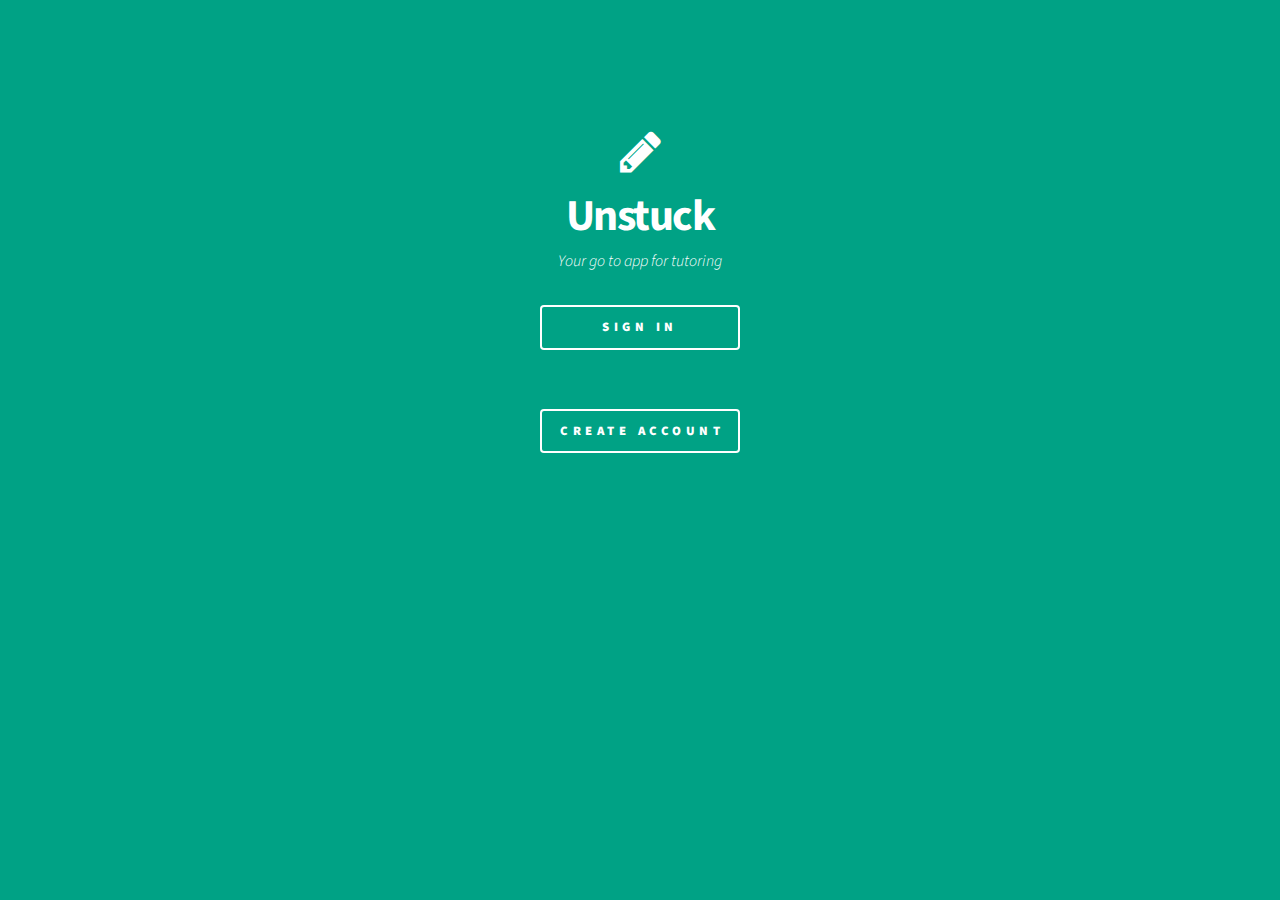
==== commit 37456323: "Adding all elements of page" ====
--- a/html_assets/index.html
+++ b/html_assets/index.html
@@ -6,7 +6,7 @@
 -->
 <html>
 	<head>
-		<title>Phantom by HTML5 UP</title>
+		<title>Unstuck</title>
 		<meta charset="utf-8" />
 		<meta name="viewport" content="width=device-width, initial-scale=1" />
 		<!--[if lte IE 8]><script src="assets/js/ie/html5shiv.js"></script><![endif]-->
@@ -14,225 +14,35 @@
 		<!--[if lte IE 9]><link rel="stylesheet" href="assets/css/ie9.css" /><![endif]-->
 		<!--[if lte IE 8]><link rel="stylesheet" href="assets/css/ie8.css" /><![endif]-->
 	</head>
-	<body>
+	<body id="sign">
+	
 		<!-- Wrapper -->
 			<div id="wrapper">
+			<div id="boxsign">
 
 				<!-- Header -->
 					<header id="header">
-						<div class="inner">
+						<div id ="logo">
+							<i class="fa fa-pencil" aria-hidden="true" style="text-align: center;font-size: 3em;color: white;"></i>
+						</div>
+						<div><h1 style="text-align: center;color: white;margin-top: 10px;margin-bottom: 0px;">Unstuck</h1></div>
 
-							<!-- Logo -->
-								<a href="index.html" class="logo">
-									<span class="symbol"><img src="images/logo.svg" alt="" /></span><span class="title">Phantom</span>
-								</a>
-
-							<!-- Nav -->
-								<nav>
-									<ul>
-										<li><a href="#menu">Menu</a></li>
-									</ul>
-								</nav>
-
-						</div>
 					</header>
 
-				<!-- Menu -->
-					<nav id="menu">
-						<h2>Menu</h2>
-						<ul>
-							<li><a href="index.html">Home</a></li>
-							<li><a href="generic.html">Ipsum veroeros</a></li>
-							<li><a href="generic.html">Tempus etiam</a></li>
-							<li><a href="generic.html">Consequat dolor</a></li>
-							<li><a href="elements.html">Elements</a></li>
-						</ul>
-					</nav>
+				<div id="choices">
+					<div
 
 				<!-- Main -->
 					<div id="main">
 						<div class="inner">
+							<header><i style="color: white;">Your go to app for tutoring</i></header>
 							<header>
-								<h1>This is Phantom, a free, fully responsive site<br />
-								template designed by <a href="http://html5up.net">HTML5 UP</a>.</h1>
-								<p>Etiam quis viverra lorem, in semper lorem. Sed nisl arcu euismod sit amet nisi euismod sed cursus arcu elementum ipsum arcu vivamus quis venenatis orci lorem ipsum et magna feugiat veroeros aliquam. Lorem ipsum dolor sit amet nullam dolore.</p>
+								<a href="signin.html" class="button" style="padding-right: 62px;padding-left: 62px;margin-bottom: 50px;margin-top: 30px;color: white;box-shadow: inset 0 0 0 2px;">Sign In</a>
 							</header>
-							<section class="tiles">
-								<article class="style1">
-									<span class="image">
-										<img src="images/pic01.jpg" alt="" />
-									</span>
-									<a href="generic.html">
-										<h2>Magna</h2>
-										<div class="content">
-											<p>Sed nisl arcu euismod sit amet nisi lorem etiam dolor veroeros et feugiat.</p>
-										</div>
-									</a>
-								</article>
-								<article class="style2">
-									<span class="image">
-										<img src="images/pic02.jpg" alt="" />
-									</span>
-									<a href="generic.html">
-										<h2>Lorem</h2>
-										<div class="content">
-											<p>Sed nisl arcu euismod sit amet nisi lorem etiam dolor veroeros et feugiat.</p>
-										</div>
-									</a>
-								</article>
-								<article class="style3">
-									<span class="image">
-										<img src="images/pic03.jpg" alt="" />
-									</span>
-									<a href="generic.html">
-										<h2>Feugiat</h2>
-										<div class="content">
-											<p>Sed nisl arcu euismod sit amet nisi lorem etiam dolor veroeros et feugiat.</p>
-										</div>
-									</a>
-								</article>
-								<article class="style4">
-									<span class="image">
-										<img src="images/pic04.jpg" alt="" />
-									</span>
-									<a href="generic.html">
-										<h2>Tempus</h2>
-										<div class="content">
-											<p>Sed nisl arcu euismod sit amet nisi lorem etiam dolor veroeros et feugiat.</p>
-										</div>
-									</a>
-								</article>
-								<article class="style5">
-									<span class="image">
-										<img src="images/pic05.jpg" alt="" />
-									</span>
-									<a href="generic.html">
-										<h2>Aliquam</h2>
-										<div class="content">
-											<p>Sed nisl arcu euismod sit amet nisi lorem etiam dolor veroeros et feugiat.</p>
-										</div>
-									</a>
-								</article>
-								<article class="style6">
-									<span class="image">
-										<img src="images/pic06.jpg" alt="" />
-									</span>
-									<a href="generic.html">
-										<h2>Veroeros</h2>
-										<div class="content">
-											<p>Sed nisl arcu euismod sit amet nisi lorem etiam dolor veroeros et feugiat.</p>
-										</div>
-									</a>
-								</article>
-								<article class="style2">
-									<span class="image">
-										<img src="images/pic07.jpg" alt="" />
-									</span>
-									<a href="generic.html">
-										<h2>Ipsum</h2>
-										<div class="content">
-											<p>Sed nisl arcu euismod sit amet nisi lorem etiam dolor veroeros et feugiat.</p>
-										</div>
-									</a>
-								</article>
-								<article class="style3">
-									<span class="image">
-										<img src="images/pic08.jpg" alt="" />
-									</span>
-									<a href="generic.html">
-										<h2>Dolor</h2>
-										<div class="content">
-											<p>Sed nisl arcu euismod sit amet nisi lorem etiam dolor veroeros et feugiat.</p>
-										</div>
-									</a>
-								</article>
-								<article class="style1">
-									<span class="image">
-										<img src="images/pic09.jpg" alt="" />
-									</span>
-									<a href="generic.html">
-										<h2>Nullam</h2>
-										<div class="content">
-											<p>Sed nisl arcu euismod sit amet nisi lorem etiam dolor veroeros et feugiat.</p>
-										</div>
-									</a>
-								</article>
-								<article class="style5">
-									<span class="image">
-										<img src="images/pic10.jpg" alt="" />
-									</span>
-									<a href="generic.html">
-										<h2>Ultricies</h2>
-										<div class="content">
-											<p>Sed nisl arcu euismod sit amet nisi lorem etiam dolor veroeros et feugiat.</p>
-										</div>
-									</a>
-								</article>
-								<article class="style6">
-									<span class="image">
-										<img src="images/pic11.jpg" alt="" />
-									</span>
-									<a href="generic.html">
-										<h2>Dictum</h2>
-										<div class="content">
-											<p>Sed nisl arcu euismod sit amet nisi lorem etiam dolor veroeros et feugiat.</p>
-										</div>
-									</a>
-								</article>
-								<article class="style4">
-									<span class="image">
-										<img src="images/pic12.jpg" alt="" />
-									</span>
-									<a href="generic.html">
-										<h2>Pretium</h2>
-										<div class="content">
-											<p>Sed nisl arcu euismod sit amet nisi lorem etiam dolor veroeros et feugiat.</p>
-										</div>
-									</a>
-								</article>
-							</section>
-						</div>
-					</div>
-
-				<!-- Footer -->
-					<footer id="footer">
-						<div class="inner">
-							<section>
-								<h2>Get in touch</h2>
-								<form method="post" action="#">
-									<div class="field half first">
-										<input type="text" name="name" id="name" placeholder="Name" />
-									</div>
-									<div class="field half">
-										<input type="email" name="email" id="email" placeholder="Email" />
-									</div>
-									<div class="field">
-										<textarea name="message" id="message" placeholder="Message"></textarea>
-									</div>
-									<ul class="actions">
-										<li><input type="submit" value="Send" class="special" /></li>
-									</ul>
-								</form>
-							</section>
-							<section>
-								<h2>Follow</h2>
-								<ul class="icons">
-									<li><a href="#" class="icon style2 fa-twitter"><span class="label">Twitter</span></a></li>
-									<li><a href="#" class="icon style2 fa-facebook"><span class="label">Facebook</span></a></li>
-									<li><a href="#" class="icon style2 fa-instagram"><span class="label">Instagram</span></a></li>
-									<li><a href="#" class="icon style2 fa-dribbble"><span class="label">Dribbble</span></a></li>
-									<li><a href="#" class="icon style2 fa-github"><span class="label">GitHub</span></a></li>
-									<li><a href="#" class="icon style2 fa-500px"><span class="label">500px</span></a></li>
-									<li><a href="#" class="icon style2 fa-phone"><span class="label">Phone</span></a></li>
-									<li><a href="#" class="icon style2 fa-envelope-o"><span class="label">Email</span></a></li>
-								</ul>
-							</section>
-							<ul class="copyright">
-								<li>&copy; Untitled. All rights reserved</li><li>Design: <a href="http://html5up.net">HTML5 UP</a></li>
-							</ul>
-						</div>
-					</footer>
-
+							<header>
+								<a href="create.html" class="button" style="text-align:center; color: white;box-shadow: inset 0 0 0 2px;">Create Account</a>
+							</header>
+			</div>
 			</div>
 
 		<!-- Scripts -->
--- a/html_assets/assets/css/main.css
+++ b/html_assets/assets/css/main.css
@@ -48,6 +48,28 @@
 		-webkit-text-size-adjust: none;
 	}
 
+
+/*custom css*/
+	#logo {
+		text-align:center;
+	}
+
+	#sign {
+		background-color: rgba(0,162,133,1);
+	}
+
+	.boxsign {
+		border-style: solid;
+    	border-width: medium;
+	}
+
+	form {
+		text-align:center;
+	}
+
+	.userinfo {
+		text-align:center;
+	}
 /* Box Model */
 
 	*, *:before, *:after {
@@ -2469,7 +2491,7 @@
 		border-radius: 4px;
 		border: 0;
 		box-shadow: inset 0 0 0 2px #585858;
-		color: #585858 !important;
+		color: #585858;
 		cursor: pointer;
 		display: inline-block;
 		font-size: 0.8em;
@@ -2729,8 +2751,8 @@
 						margin-bottom: 0;
 					}
 
-			.tiles article.style1 > .image:before {
-				background-color: #f2849e;
+/*			.tiles article.style1 > .image:before {
+				/*background-color: #f2849e;
 			}
 
 			.tiles article.style2 > .image:before {
@@ -2751,7 +2773,7 @@
 
 			.tiles article.style6 > .image:before {
 				background-color: #8499e7;
-			}
+			}*/
 
 			body:not(.is-touch) .tiles article:hover > .image {
 				-moz-transform: scale(1.1);
@@ -3189,6 +3211,9 @@
 
 		}
 
+		#main .inner {
+			text-align: center;
+		}
 /* Footer */
 
 	#footer {
